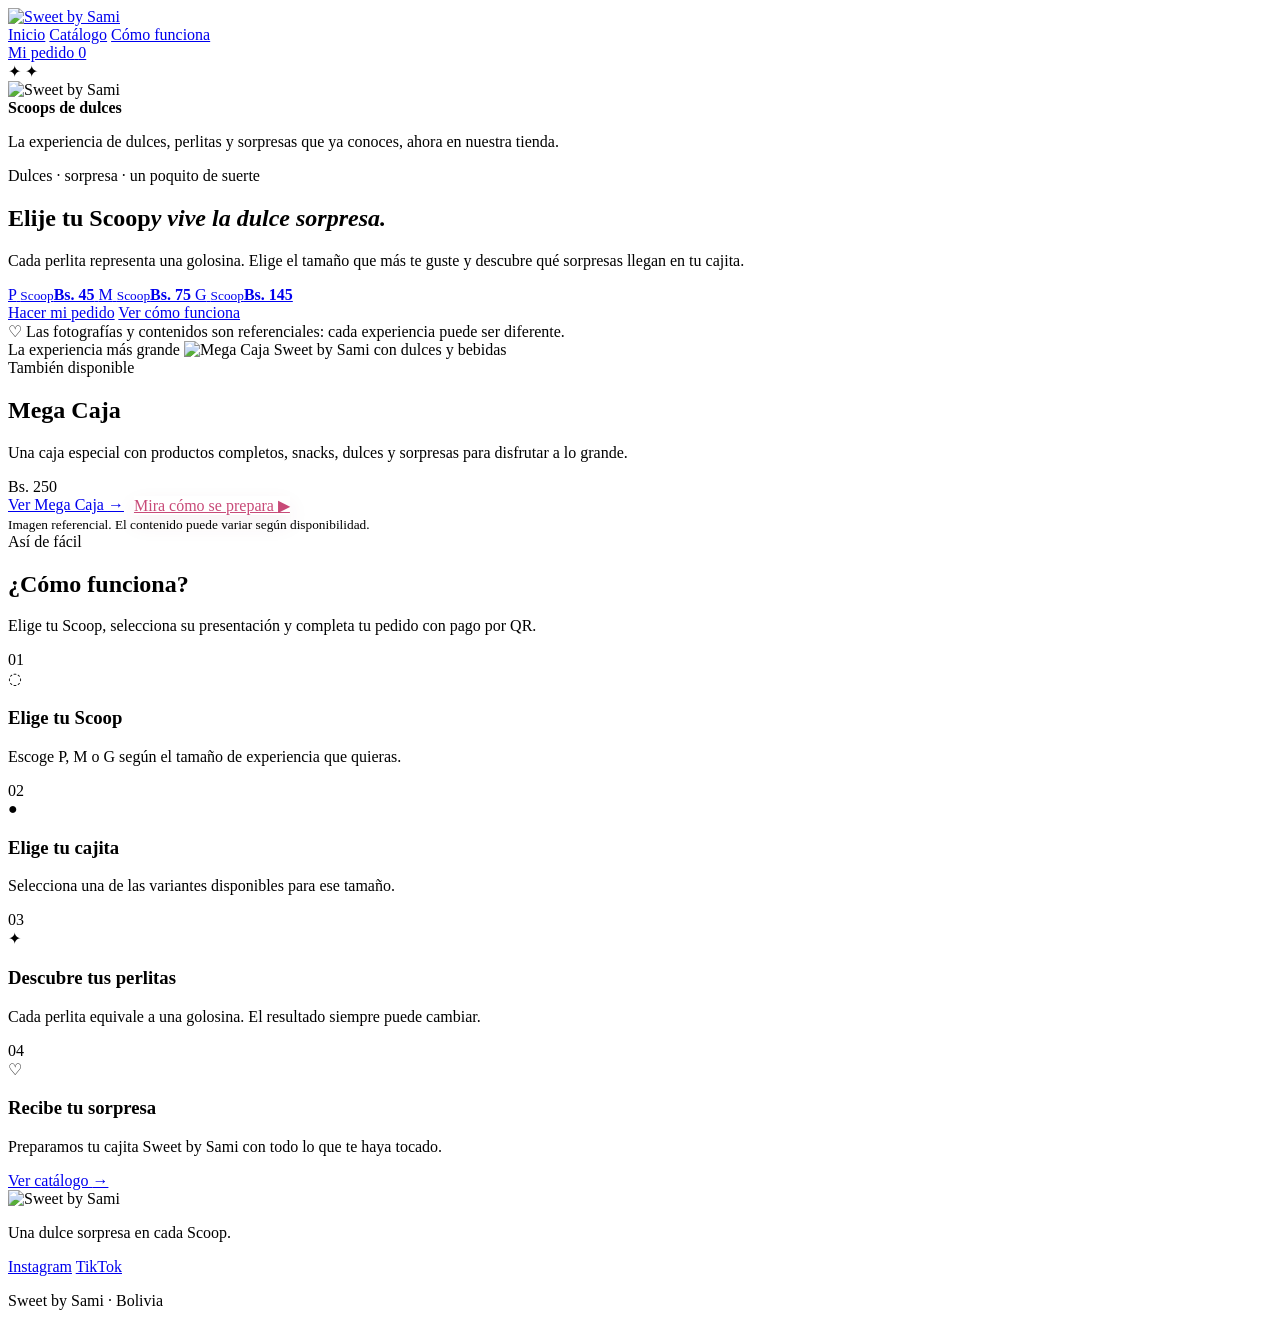
==== index.html @ ff883b2e "Add files via upload" ====
<!DOCTYPE html>
<html lang="es">
<head>
  <meta charset="UTF-8" />
  <meta name="viewport" content="width=device-width, initial-scale=1.0" />
  <meta name="theme-color" content="#f7dce6" />
  <title>Sweet by Sami</title>
  <link rel="preconnect" href="https://fonts.googleapis.com">
  <link rel="preconnect" href="https://fonts.gstatic.com" crossorigin>
  <link href="https://fonts.googleapis.com/css2?family=DM+Sans:wght@400;500;600;700&family=Playfair+Display:wght@500;600&display=swap" rel="stylesheet">
  <link rel="stylesheet" href="css/styles.css" />
  <link rel="stylesheet" href="css/metallic-theme.css" />
  <link rel="stylesheet" href="css/v9-pages.css" />
  <link rel="stylesheet" href="css/v10-home.css" />
  <link rel="stylesheet" href="css/v26-final.css" />

  <style id="sweet-v30-responsive-inline">
  /* Sweet by Sami V30 · responsive embebido para Netlify */
/* =========================================================
   SWEET BY SAMI · V29 RESPONSIVE FINAL
   Override final cargado después de los estilos anteriores.
   Objetivo: cero desbordamiento horizontal en móvil/tablet,
   manteniendo la composición de escritorio.
   ========================================================= */

html,
body{
  width:100%;
  max-width:100%;
  overflow-x:clip;
}

img,
svg,
video,
canvas,
iframe{
  max-width:100%;
}

main,
section,
article,
header,
footer,
nav,
form,
fieldset,
div{
  min-width:0;
}

button,
input,
textarea,
select,
a{
  min-width:0;
}

/* Mega Caja: dos acciones en paralelo en escritorio. */
.home-mega-actions{
  display:flex;
  align-items:center;
  gap:10px;
  flex-wrap:wrap;
}
.home-mega-actions .button{
  margin:0;
}
.home-mega-video-btn{
  color:#c84a78!important;
  border-color:rgba(213,79,127,.22)!important;
  background:#fff!important;
  box-shadow:0 9px 22px rgba(128,54,78,.07)!important;
  white-space:nowrap;
}
.home-mega-video-btn:hover{
  border-color:rgba(213,79,127,.42)!important;
  background:#fff7fa!important;
}

/* Evita que textos largos rompan grids/flex. */
.category-public-head p,
.product-card p,
.hero-lead,
.hero-brand-note,
.checkout-card,
.order-card,
.panel-card,
.delivery-address-box,
.map-place-card,
.national-recipient-admin{
  overflow-wrap:anywhere;
  word-break:normal;
}

/* Tablet general */
@media (max-width: 1024px){
  .section-shell{
    width:min(100% - 32px,1160px)!important;
  }

  .site-header{
    width:calc(100% - 24px)!important;
    grid-template-columns:minmax(0,1fr) auto!important;
  }

  .desktop-nav{display:none!important}

  .home-mega-card{
    grid-template-columns:minmax(0,1fr)!important;
  }
  .home-mega-copy{
    text-align:center;
  }
  .home-mega-actions{
    justify-content:center;
  }

  .catalog-page-hero-inner-v9{
    width:100%!important;
    grid-template-columns:minmax(0,1fr)!important;
  }

  .category-public-head{
    grid-template-columns:minmax(0,1fr)!important;
  }
  .category-public-head p{
    max-width:760px;
  }

  .product-grid{
    grid-template-columns:minmax(0,1fr)!important;
    width:100%;
    max-width:720px!important;
    margin-inline:auto;
  }

  .product-card,
  .mega-card{
    width:100%;
    max-width:100%;
  }

  .admin-main{
    width:100%;
    max-width:none;
  }
}

/* Celular / tablet vertical */
@media (max-width: 760px){
  body{
    overflow-x:hidden;
  }

  .section-shell{
    width:calc(100% - 24px)!important;
    max-width:none!important;
  }

  .candy-rail{
    width:24px!important;
    opacity:.2!important;
  }

  /* Header público */
  .site-header{
    width:calc(100% - 16px)!important;
    height:auto!important;
    min-height:64px;
    top:8px!important;
    margin-top:8px!important;
    padding:7px 8px 7px 10px!important;
    border-radius:19px!important;
    grid-template-columns:minmax(0,1fr) auto!important;
    gap:8px;
  }
  .site-header .brand{
    width:68px!important;
    height:48px!important;
  }
  .site-header .brand img{
    width:100%!important;
    height:100%!important;
    object-fit:contain!important;
  }
  .site-header .header-actions{
    gap:6px!important;
    max-width:100%;
  }
  .site-header .cart-button{
    padding:7px!important;
    gap:0!important;
  }
  .site-header .cart-button>span:first-child{
    display:none!important;
  }
  .site-header .cart-count{
    width:32px!important;
    height:32px!important;
    flex:0 0 32px;
  }
  .site-header .status-button{
    min-height:40px;
    max-width:105px;
    padding:8px 10px!important;
    font-size:9px!important;
    line-height:1.15;
    white-space:normal;
  }

  /* HOME */
  .home-v10 .hero-v10{
    width:calc(100% - 20px)!important;
    padding-top:22px!important;
    padding-bottom:52px!important;
  }
  .home-v10 .hero-showcase{
    width:100%!important;
    grid-template-columns:minmax(0,1fr)!important;
    padding:20px 14px 68px!important;
    border-radius:28px!important;
    overflow:hidden;
  }
  .home-v10 .hero-logo-stage{
    width:min(100%,320px)!important;
  }
  .home-v10 .hero-order-side{
    width:100%;
    padding:10px 0!important;
  }
  .home-v10 .hero-order-side h1{
    width:100%;
    max-width:none!important;
    font-size:clamp(38px,12vw,54px)!important;
  }
  .home-v10 .hero-order-side h1 span{
    white-space:normal!important;
  }
  .home-v10 .hero-lead,
  .home-v10 .hero-brand-note{
    width:100%;
    max-width:none;
  }
  .home-v10 .hero-spoon-options{
    width:100%;
    grid-template-columns:minmax(0,1fr)!important;
  }
  .home-v10 .hero-spoon-choice{
    width:100%;
    max-width:100%;
  }
  .home-v10 .hero-actions-v5{
    width:100%;
    grid-template-columns:minmax(0,1fr)!important;
  }

  .home-mega-section{
    width:calc(100% - 24px)!important;
  }
  .home-mega-card{
    width:100%;
    grid-template-columns:minmax(0,1fr)!important;
    padding:11px!important;
    border-radius:25px!important;
    gap:10px!important;
  }
  .home-mega-media{
    width:100%;
    min-height:0!important;
    aspect-ratio:1.25;
    border-radius:19px!important;
  }
  .home-mega-media img{
    width:100%!important;
    height:100%!important;
    object-fit:contain!important;
  }
  .home-mega-copy{
    width:100%;
    padding:14px 10px 20px!important;
  }
  .home-mega-copy h2{
    font-size:40px!important;
  }
  .home-mega-actions{
    display:grid;
    grid-template-columns:minmax(0,1fr);
    width:100%;
    gap:8px;
  }
  .home-mega-actions .button{
    width:100%!important;
    white-space:normal;
    text-align:center;
  }

  .steps-grid{
    grid-template-columns:minmax(0,1fr)!important;
  }
  .step-card{
    width:100%;
  }

  /* CATÁLOGO: fix principal del desbordamiento mostrado en móvil */
  .catalog-page-hero-v9{
    width:100%;
    padding:20px 10px 14px!important;
  }
  .catalog-page-hero-inner-v9{
    width:100%!important;
    max-width:100%!important;
    grid-template-columns:minmax(0,1fr)!important;
    padding:24px 16px!important;
    border-radius:24px!important;
    overflow:hidden;
  }
  .catalog-page-hero-inner-v9>div{
    width:100%;
  }
  .catalog-page-hero-inner-v9 h1{
    font-size:clamp(38px,12vw,50px)!important;
    overflow-wrap:anywhere;
  }
  .catalog-page-hero-inner-v9 p{
    width:100%;
    max-width:none!important;
    font-size:13px;
  }
  .catalog-page-hero-inner-v9 img{
    width:min(190px,64%)!important;
  }

  .catalog-page-section-v9{
    width:100%;
    padding:54px 0 70px!important;
    overflow:hidden;
  }
  .catalog-page-section-v9>.section-shell{
    width:calc(100% - 20px)!important;
    max-width:none!important;
  }
  .catalog-page-tools-v9{
    width:100%;
    display:flex!important;
    flex-direction:column!important;
    align-items:flex-start!important;
    gap:14px!important;
    padding-bottom:24px!important;
  }
  .catalog-page-tools-v9>span{
    width:100%;
    font-size:11px;
    line-height:1.45;
    white-space:normal;
  }
  .catalog-back-link-v9{
    max-width:100%;
    white-space:normal;
  }
  .catalog-sections,
  .catalog-category{
    width:100%;
    max-width:100%;
    min-width:0!important;
  }
  .catalog-sections{
    display:grid!important;
    grid-template-columns:minmax(0,1fr)!important;
    gap:48px!important;
  }
  .category-public-head{
    display:block!important;
    width:100%!important;
    max-width:100%!important;
    grid-template-columns:none!important;
    gap:0!important;
    margin-bottom:18px!important;
    padding-bottom:16px!important;
  }
  .category-public-head>div,
  .category-public-head>p{
    display:block!important;
    width:100%!important;
    max-width:100%!important;
    min-width:0!important;
  }
  .category-public-head h3{
    font-size:clamp(34px,11vw,46px)!important;
    line-height:1.05;
  }
  .category-public-head p{
    margin-top:9px!important;
    font-size:12px!important;
    line-height:1.6!important;
  }

  .product-grid{
    display:grid!important;
    grid-template-columns:minmax(0,1fr)!important;
    width:100%!important;
    max-width:none!important;
    margin:0!important;
    gap:16px!important;
  }
  .product-card,
  .spoon-card-v8,
  .mega-card{
    display:block!important;
    width:100%!important;
    max-width:100%!important;
    min-width:0!important;
    grid-column:auto!important;
    border-radius:24px!important;
    overflow:hidden!important;
  }
  .product-image,
  .spoon-card-v8 .product-image,
  .mega-card .product-image{
    width:100%!important;
    min-width:0!important;
    min-height:0!important;
    aspect-ratio:1.18!important;
    padding:8px!important;
    border-right:0!important;
    border-bottom:1px solid rgba(218,88,137,.1)!important;
  }
  .product-image img,
  .spoon-card-v8 .product-image img,
  .mega-card .product-image img{
    width:100%!important;
    height:100%!important;
    object-fit:cover!important;
  }
  .mega-card .product-image img{
    object-fit:contain!important;
  }
  .product-card-body,
  .spoon-card-v8 .product-card-body,
  .mega-card .product-card-body{
    width:100%!important;
    padding:18px 16px 19px!important;
  }
  .product-topline,
  .mega-card .product-topline{
    width:100%;
    min-width:0;
    flex-wrap:wrap;
    gap:8px!important;
  }
  .product-topline h3,
  .mega-card .product-topline h3{
    max-width:100%;
    font-size:26px!important;
  }
  .product-price{
    max-width:100%;
  }

  /* Producto, carrito y estado */
  .modal-backdrop,
  .checkout-backdrop,
  .status-backdrop{
    padding:0!important;
    align-items:flex-end!important;
  }
  .product-modal,
  .status-modal,
  .checkout-modal{
    width:100%!important;
    max-width:100%!important;
    min-width:0!important;
  }
  .product-modal{
    display:grid!important;
    grid-template-columns:minmax(0,1fr)!important;
    border-radius:24px 24px 0 0!important;
    max-height:96dvh!important;
    overflow:auto!important;
  }
  .modal-media{
    width:100%;
    min-height:0!important;
    padding:12px!important;
  }
  .product-photo-shell{
    width:100%;
    min-height:245px!important;
  }
  .modal-content{
    width:100%;
    padding:24px 16px 22px!important;
  }
  .modal-content h2{
    font-size:38px!important;
  }
  .variant-heading{
    flex-direction:column!important;
    align-items:flex-start!important;
    gap:4px;
  }
  .variant-pills{
    width:100%;
  }
  .variant-pill{
    max-width:100%;
    white-space:normal;
  }

  .cart-drawer{
    width:100%!important;
    max-width:100%!important;
    padding:18px 14px!important;
  }
  .cart-item{
    grid-template-columns:48px minmax(0,1fr) auto!important;
  }
  .cart-info{
    min-width:0;
  }
  .cart-info strong,
  .cart-info span{
    overflow-wrap:anywhere;
  }

  .checkout-modal{
    border-radius:24px 24px 0 0!important;
    padding:16px 10px!important;
    max-height:97dvh!important;
    overflow:auto!important;
  }
  .checkout-head{
    padding:14px 42px 16px 4px!important;
  }
  .checkout-head h2{
    font-size:34px!important;
  }
  .checkout-card{
    width:100%;
    min-width:0!important;
    padding:14px!important;
    border-radius:18px!important;
  }
  .form-grid,
  .form-grid.two,
  .fulfillment-options,
  .fulfillment-options-four,
  .preparation-options,
  .payment-method-options,
  .payment-layout{
    grid-template-columns:minmax(0,1fr)!important;
    width:100%;
  }
  .checkout-card input,
  .checkout-card textarea,
  .checkout-card select,
  .phone-prefix-field{
    max-width:100%;
  }
  .phone-prefix-field{
    grid-template-columns:auto minmax(0,1fr)!important;
  }
  .map-place-card{
    align-items:flex-start!important;
    width:100%;
  }
  .map-place-card>div{
    min-width:0!important;
  }
  .pickup-whatsapp-actions{
    display:grid!important;
    grid-template-columns:minmax(0,1fr)!important;
  }
  .pickup-whatsapp-actions a,
  .cash-whatsapp-action{
    width:100%;
    max-width:100%;
    text-align:center;
    white-space:normal;
  }
  .payment-layout{
    gap:14px!important;
  }
  .qr-shell-wrap,
  .payment-info{
    width:100%;
  }
  .qr-shell{
    width:min(100%,280px)!important;
    margin-inline:auto;
  }
  .receipt-preview{
    grid-template-columns:64px minmax(0,1fr)!important;
  }
  .receipt-preview img{
    width:64px!important;
    height:64px!important;
  }
  .checkout-item,
  .checkout-total-row,
  .pay-total{
    min-width:0;
  }

  .status-modal{
    border-radius:24px 24px 0 0!important;
    padding:26px 16px!important;
  }

  /* Footer */
  .site-footer{
    width:calc(100% - 24px)!important;
    max-width:none!important;
    display:flex!important;
    flex-direction:column!important;
    align-items:center!important;
    text-align:center!important;
    gap:18px!important;
  }
  .footer-brand-block{
    width:100%;
    min-width:0!important;
    justify-content:center!important;
    flex-direction:column!important;
  }
  .footer-socials{
    width:100%;
    margin-left:0!important;
    display:grid!important;
    grid-template-columns:minmax(0,1fr) minmax(0,1fr)!important;
  }
  .footer-socials a{
    width:100%;
    min-width:0;
    padding-inline:10px!important;
  }
  .footer-note{
    width:100%;
    text-align:center!important;
  }

  /* ADMIN */
  .admin-sidebar{
    position:static!important;
    width:100%!important;
    height:auto!important;
    padding:12px!important;
    overflow:hidden;
  }
  .admin-brand{
    padding-bottom:12px!important;
  }
  .admin-brand img{
    width:66px!important;
    height:54px!important;
  }
  .admin-sidebar nav{
    display:grid!important;
    grid-template-columns:minmax(0,1fr) minmax(0,1fr)!important;
    gap:7px!important;
    width:100%;
    margin-top:12px!important;
  }
  .admin-sidebar nav button,
  .admin-sidebar nav a{
    width:100%!important;
    min-width:0!important;
    padding:10px 9px!important;
    font-size:11px!important;
    white-space:normal;
    overflow-wrap:anywhere;
  }
  .admin-main{
    width:100%!important;
    max-width:none!important;
    margin-left:0!important;
    padding:14px!important;
  }
  .admin-topbar{
    width:100%;
    flex-direction:column!important;
    gap:14px!important;
  }
  .admin-topbar h1{
    font-size:36px!important;
    overflow-wrap:anywhere;
  }
  .top-actions{
    width:100%;
    display:grid!important;
    grid-template-columns:minmax(0,1fr)!important;
  }
  .top-actions>*{
    width:100%!important;
    max-width:none!important;
    min-width:0!important;
    white-space:normal!important;
    text-align:center;
  }
  .metrics-grid{
    grid-template-columns:minmax(0,1fr)!important;
  }
  .dashboard-grid,
  .settings-grid{
    grid-template-columns:minmax(0,1fr)!important;
  }
  .panel-card,
  .metric-card,
  .order-card,
  .category-editor,
  .product-editor{
    width:100%;
    min-width:0!important;
  }
  .panel-head,
  .order-head,
  .catalog-admin-intro,
  .category-products-head,
  .variants-header,
  .editor-footer{
    flex-direction:column!important;
    align-items:stretch!important;
  }
  .toolbar-card,
  .orders-toolbar{
    display:grid!important;
    grid-template-columns:minmax(0,1fr)!important;
    width:100%;
  }
  .toolbar-card select,
  .toolbar-card .search-wrap,
  .orders-toolbar select,
  .orders-toolbar .search-wrap{
    width:100%!important;
    min-width:0!important;
    max-width:none!important;
  }
  .order-grid{
    grid-template-columns:minmax(0,1fr)!important;
  }
  .order-code{
    min-width:0;
    flex-wrap:wrap;
  }
  .order-code strong{
    overflow-wrap:anywhere;
  }
  .ranking-row{
    grid-template-columns:32px minmax(0,1fr)!important;
  }
  .ranking-total,
  .ranking-row .wa-btn{
    grid-column:2;
    justify-self:start;
  }
  .customer-panel-actions,
  .customer-report-controls{
    width:100%!important;
    display:grid!important;
    grid-template-columns:minmax(0,1fr)!important;
  }
  .customer-report-controls>*{
    width:100%!important;
  }
  .customer-table-wrap{
    width:100%;
    max-width:100%;
    overflow-x:auto!important;
    -webkit-overflow-scrolling:touch;
  }
  .customer-table{
    min-width:700px!important;
  }
  .category-editor-head{
    grid-template-columns:34px minmax(0,1fr)!important;
    padding:14px!important;
  }
  .category-editor-head>.switch-row,
  .category-actions{
    grid-column:2!important;
  }
  .category-actions{
    flex-wrap:wrap!important;
  }
  .category-products{
    padding:0 12px 14px!important;
  }
  .product-editor-head{
    grid-template-columns:46px minmax(0,1fr) 34px!important;
  }
  .product-form-grid,
  .variant-fields,
  .settings-inline-grid{
    grid-template-columns:minmax(0,1fr)!important;
  }
  .product-photo-row{
    grid-template-columns:70px minmax(0,1fr)!important;
  }
  .product-photo-preview{
    width:70px!important;
    height:70px!important;
  }
  .variant-row{
    grid-template-columns:30px 54px minmax(0,1fr) 34px!important;
  }
  .variant-fields{
    grid-column:3/-1!important;
  }

  .login-card{
    width:100%!important;
    max-width:430px!important;
    padding:22px 16px!important;
  }
  .login-card h1{
    font-size:34px!important;
  }
}

/* Teléfonos muy angostos: 320–390 px */
@media (max-width: 390px){
  .section-shell,
  .catalog-page-section-v9>.section-shell,
  .home-mega-section{
    width:calc(100% - 16px)!important;
  }

  .site-header{
    width:calc(100% - 10px)!important;
    padding-inline:7px!important;
  }
  .site-header .brand{
    width:60px!important;
  }
  .site-header .status-button{
    max-width:92px;
    font-size:8px!important;
    padding-inline:8px!important;
  }
  .site-header .cart-count{
    width:30px!important;
    height:30px!important;
    flex-basis:30px;
  }

  .home-v10 .hero-v10{
    width:calc(100% - 12px)!important;
  }
  .home-v10 .hero-showcase{
    padding-inline:10px!important;
  }
  .home-v10 .hero-order-side h1{
    font-size:38px!important;
  }
  .hero-referential-note{
    font-size:9px!important;
  }

  .catalog-page-hero-v9{
    padding-inline:6px!important;
  }
  .catalog-page-hero-inner-v9{
    padding:20px 12px!important;
  }
  .catalog-page-hero-inner-v9 h1{
    font-size:38px!important;
  }
  .category-public-head h3{
    font-size:36px!important;
  }
  .product-card-body,
  .spoon-card-v8 .product-card-body,
  .mega-card .product-card-body{
    padding-inline:13px!important;
  }
  .product-topline h3,
  .mega-card .product-topline h3{
    font-size:24px!important;
  }

  .footer-socials{
    grid-template-columns:minmax(0,1fr)!important;
  }

  .admin-main{
    padding:10px!important;
  }
  .admin-sidebar nav{
    grid-template-columns:minmax(0,1fr)!important;
  }
  .admin-topbar h1{
    font-size:32px!important;
  }
  .order-card,
  .panel-card,
  .metric-card{
    padding:13px!important;
  }
}

  </style>
</head>
<body class="home-v10">
  <div class="candy-rail candy-rail-left" aria-hidden="true"></div>
  <div class="candy-rail candy-rail-right" aria-hidden="true"></div>

  <header class="site-header v10-header">
    <a class="brand" href="index.html" aria-label="Sweet by Sami, inicio">
      <img src="assets/logo.png" alt="Sweet by Sami" />
    </a>
    <nav class="desktop-nav" aria-label="Navegación principal">
      <a href="index.html" class="active-link">Inicio</a>
      <a href="catalogo.html">Catálogo</a>
      <a href="#como-funciona">Cómo funciona</a>
    </nav>
    <div class="header-actions">
      <a class="cart-button v10-cart-link" href="catalogo.html" aria-label="Ir a mi pedido en el catálogo">
        <span>Mi pedido</span>
        <span class="cart-count">0</span>
      </a>
    </div>
  </header>

  <main>
    <section class="hero-v5 section-shell hero-v10" id="inicio">
      <div class="hero-showcase">
        <span class="hero-pearl hero-pearl-1" aria-hidden="true"></span>
        <span class="hero-pearl hero-pearl-2" aria-hidden="true"></span>
        <span class="hero-pearl hero-pearl-3" aria-hidden="true"></span>
        <span class="hero-pearl hero-pearl-4" aria-hidden="true"></span>
        <span class="hero-spark hero-spark-1" aria-hidden="true">✦</span>
        <span class="hero-spark hero-spark-2" aria-hidden="true">✦</span>

        <div class="hero-brand-side">
          <div class="hero-logo-stage">
            <div class="hero-logo-ring" aria-hidden="true"></div>
            <img src="assets/logo.png" alt="Sweet by Sami" class="hero-logo-main" />
          </div>
          <div class="hero-recognition-line">
            <span></span>
            <strong>Scoops de dulces</strong>
            <span></span>
          </div>
          <p class="hero-brand-note">La experiencia de dulces, perlitas y sorpresas que ya conoces, ahora en nuestra tienda.</p>
        </div>

        <div class="hero-order-side">
          <span class="eyebrow hero-eyebrow">Dulces · sorpresa · un poquito de suerte</span>
          <h1><span>Elije tu Scoop</span><em>y vive la dulce sorpresa.</em></h1>
          <p class="hero-lead">Cada perlita representa una golosina. Elige el tamaño que más te guste y descubre qué sorpresas llegan en tu cajita.</p>

          <div class="hero-spoon-options" aria-label="Tamaños de Scoop">
            <a class="hero-spoon-choice" href="catalogo.html?producto=p#catalogo" aria-label="Ver Scoop P, 45 bolivianos">
              <span class="hero-spoon-letter">P</span>
              <span class="hero-spoon-meta"><small>Scoop</small><strong>Bs. 45</strong></span>
            </a>
            <a class="hero-spoon-choice" href="catalogo.html?producto=m#catalogo" aria-label="Ver Scoop M, 75 bolivianos">
              <span class="hero-spoon-letter">M</span>
              <span class="hero-spoon-meta"><small>Scoop</small><strong>Bs. 75</strong></span>
            </a>
            <a class="hero-spoon-choice" href="catalogo.html?producto=g#catalogo" aria-label="Ver Scoop G, 145 bolivianos">
              <span class="hero-spoon-letter">G</span>
              <span class="hero-spoon-meta"><small>Scoop</small><strong>Bs. 145</strong></span>
            </a>
          </div>

          <div class="hero-actions-v5">
            <a href="catalogo.html" class="button button-primary v10-solid-primary">Hacer mi pedido</a>
            <a href="#como-funciona" class="button button-ghost">Ver cómo funciona</a>
          </div>
          <div class="hero-referential-note"><span>♡</span> Las fotografías y contenidos son referenciales: cada experiencia puede ser diferente.</div>
        </div>
      </div>
    </section>


    <section class="home-mega-section section-shell" id="mega-caja">
      <div class="home-mega-card">
        <div class="home-mega-media">
          <span class="home-mega-kicker">La experiencia más grande</span>
          <img src="assets/mega-caja.png" alt="Mega Caja Sweet by Sami con dulces y bebidas" />
        </div>
        <div class="home-mega-copy">
          <span class="eyebrow">También disponible</span>
          <h2>Mega Caja</h2>
          <p>Una caja especial con productos completos, snacks, dulces y sorpresas para disfrutar a lo grande.</p>
          <div class="home-mega-price">Bs. 250</div>
          <div class="home-mega-actions">
            <a href="catalogo.html?producto=mega-box#catalogo" class="button button-primary v10-solid-primary">Ver Mega Caja <span>→</span></a>
            <a href="https://www.tiktok.com/@sweet_by.sami/video/7672940898900102418?is_from_webapp=1&amp;sender_device=pc&amp;web_id=7633673322001221141" class="button button-ghost home-mega-video-btn" target="_blank" rel="noopener noreferrer">Mira cómo se prepara <span>▶</span></a>
          </div>
          <small>Imagen referencial. El contenido puede variar según disponibilidad.</small>
        </div>
      </div>
    </section>

    <section class="how-section section-shell how-section-v10" id="como-funciona">
      <div class="section-heading compact">
        <span class="eyebrow">Así de fácil</span>
        <h2>¿Cómo funciona?</h2>
        <p class="how-intro-v8">Elige tu Scoop, selecciona su presentación y completa tu pedido con pago por QR.</p>
      </div>
      <div class="steps-grid">
        <article class="step-card"><span class="step-number">01</span><div class="step-icon">◌</div><h3>Elige tu Scoop</h3><p>Escoge P, M o G según el tamaño de experiencia que quieras.</p></article>
        <article class="step-card"><span class="step-number">02</span><div class="step-icon">●</div><h3>Elige tu cajita</h3><p>Selecciona una de las variantes disponibles para ese tamaño.</p></article>
        <article class="step-card"><span class="step-number">03</span><div class="step-icon">✦</div><h3>Descubre tus perlitas</h3><p>Cada perlita equivale a una golosina. El resultado siempre puede cambiar.</p></article>
        <article class="step-card"><span class="step-number">04</span><div class="step-icon">♡</div><h3>Recibe tu sorpresa</h3><p>Preparamos tu cajita Sweet by Sami con todo lo que te haya tocado.</p></article>
      </div>
      <div class="home-catalog-action-v9">
        <a href="catalogo.html" class="button button-primary v10-solid-primary home-catalog-button-v9">Ver catálogo <span>→</span></a>
      </div>
    </section>
  </main>

  <footer class="site-footer">
    <div class="footer-brand-block"><img src="assets/logo.png" alt="Sweet by Sami" /><p>Una dulce sorpresa en cada Scoop.</p></div>
    <div class="footer-socials" aria-label="Redes sociales de Sweet by Sami">
      <a href="https://www.instagram.com/sweet_by_sami/" target="_blank" rel="noopener noreferrer">Instagram</a>
      <a href="https://www.tiktok.com/@sweet_by.sami?is_from_webapp=1&amp;sender_device=pc" target="_blank" rel="noopener noreferrer">TikTok</a>
    </div>
    <p class="footer-note">Sweet by Sami · Bolivia</p>
  </footer>
</body>
</html>
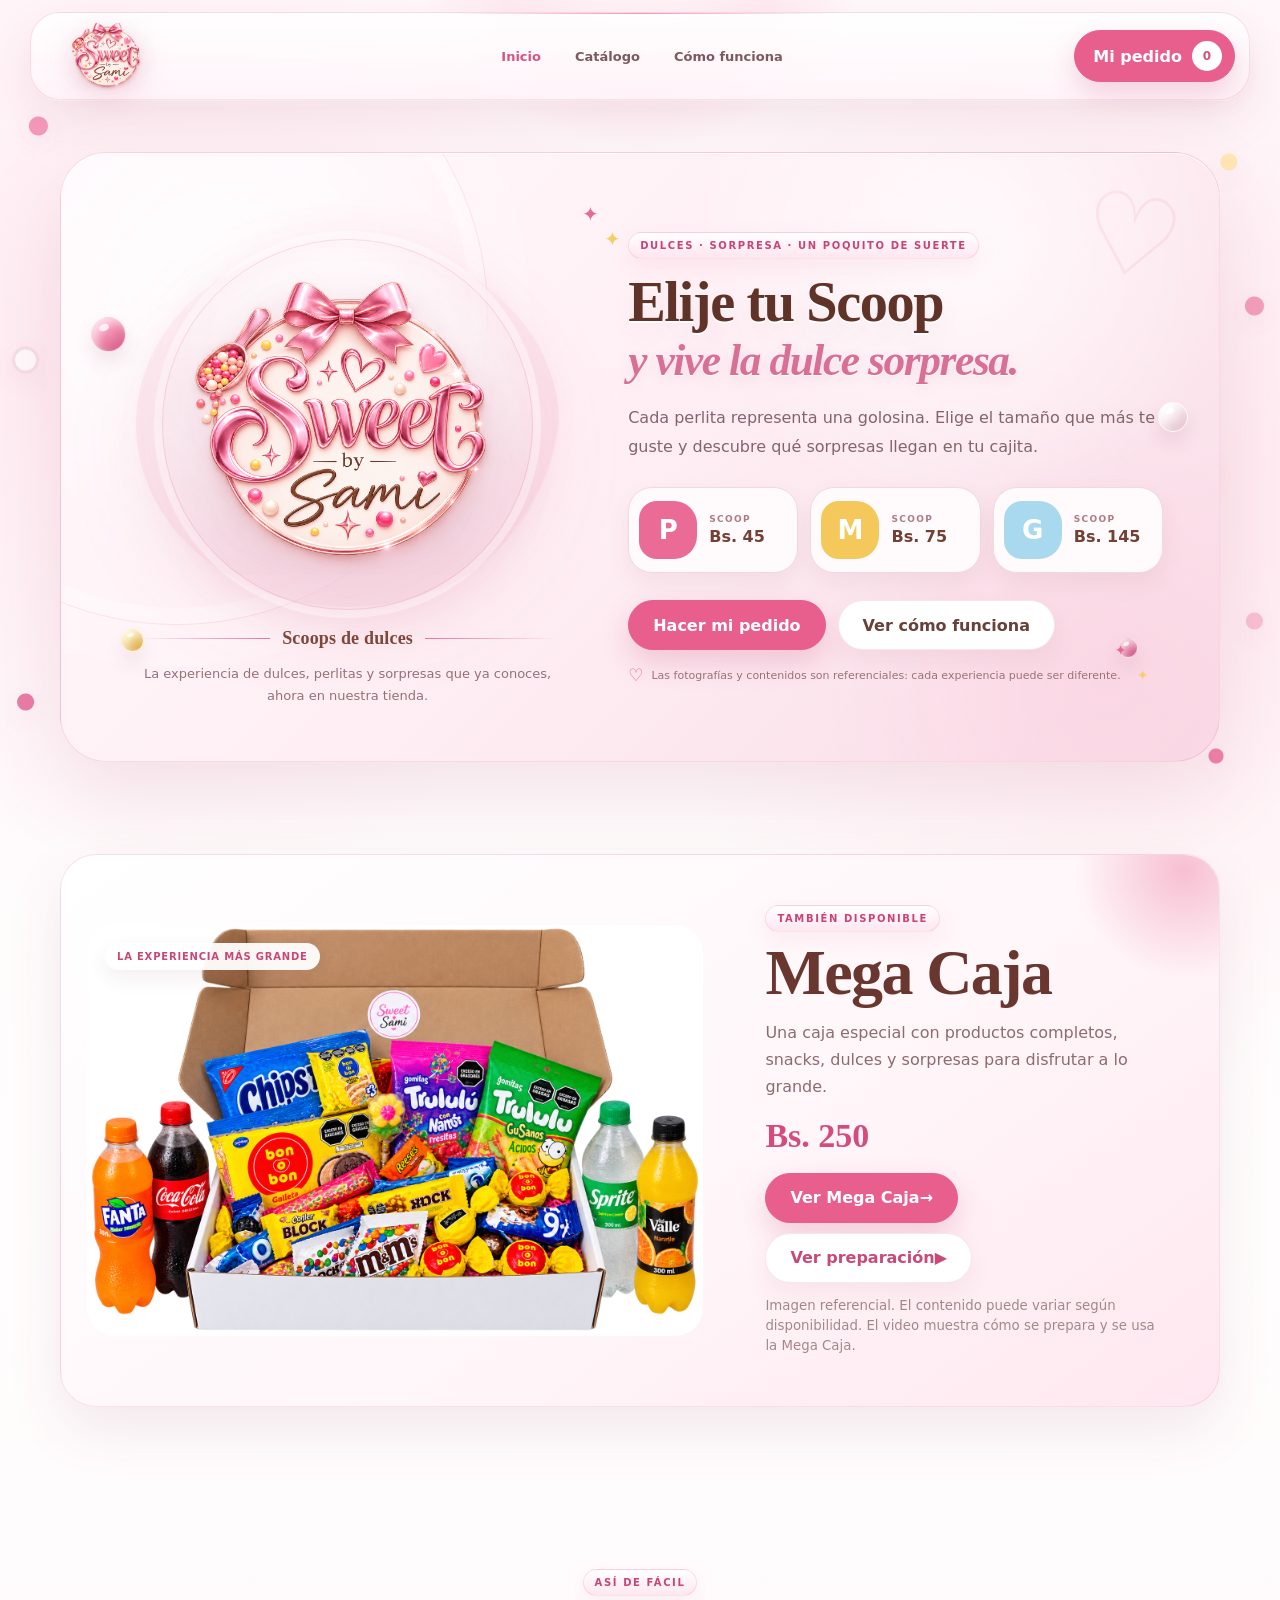
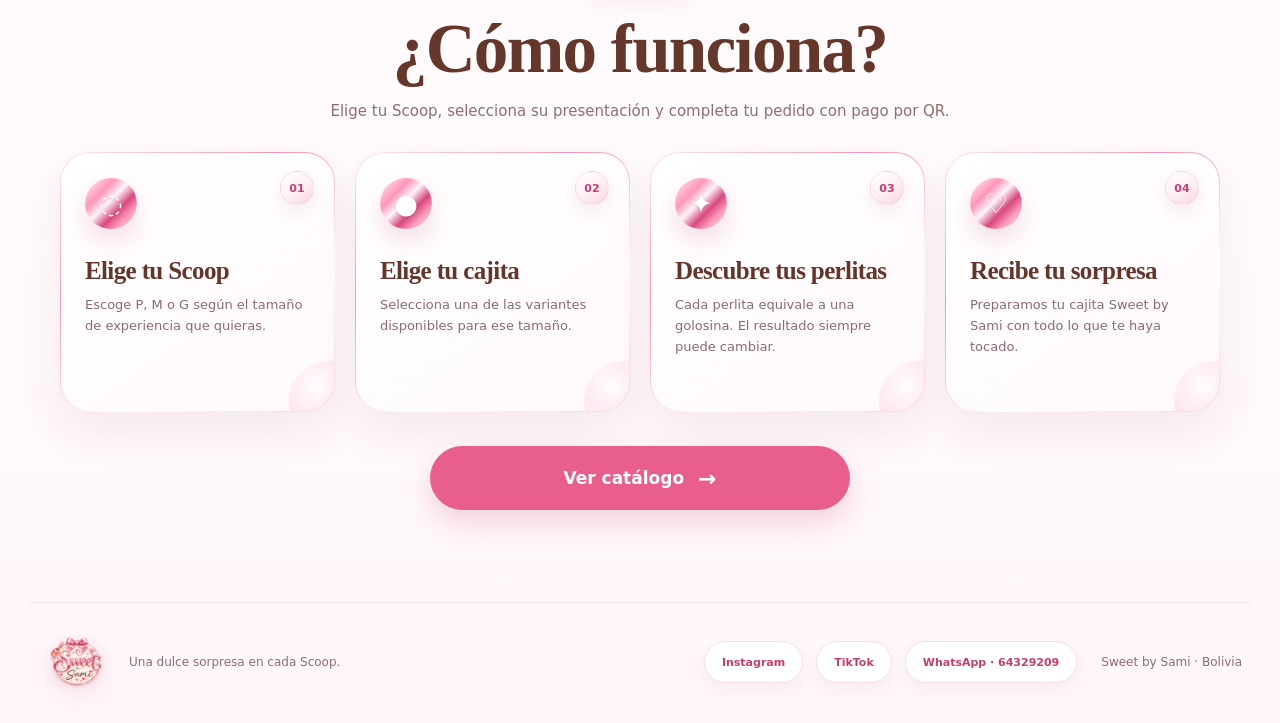
==== commit 42142453: "Add files via upload" ====
--- a/index.html
+++ b/index.html
@@ -901,6 +901,28 @@
 }
 
   </style>
+
+  <style id="sweet-v37-public-ui">
+    .mobile-menu-toggle{display:none;border:0;background:transparent;width:46px;height:46px;border-radius:16px;align-items:center;justify-content:center;flex-direction:column;gap:5px;cursor:pointer}
+    .mobile-menu-toggle span{display:block;width:21px;height:2px;border-radius:99px;background:#7c3f3a;transition:.2s ease}
+    .mobile-menu-toggle[aria-expanded="true"] span:nth-child(1){transform:translateY(7px) rotate(45deg)}
+    .mobile-menu-toggle[aria-expanded="true"] span:nth-child(2){opacity:0}
+    .mobile-menu-toggle[aria-expanded="true"] span:nth-child(3){transform:translateY(-7px) rotate(-45deg)}
+    .floating-cart-button{position:fixed;right:18px;bottom:20px;z-index:1500;display:none;align-items:center;gap:8px;padding:12px 16px;border:1px solid rgba(255,255,255,.72);border-radius:999px;background:linear-gradient(135deg,#f879a8,#d94f82);color:#fff;text-decoration:none;font:800 13px/1 "DM Sans",sans-serif;box-shadow:0 16px 35px rgba(189,68,112,.28)}
+    .floating-cart-icon{font-size:18px}
+    .footer-socials{flex-wrap:wrap}
+    @media (max-width:760px){
+      .site-header{position:sticky!important;top:8px!important;z-index:1600!important}
+      .mobile-menu-toggle{display:flex}
+      .site-header .public-nav{display:none!important;position:absolute;left:12px;right:12px;top:calc(100% + 8px);padding:12px;background:rgba(255,250,251,.98);border:1px solid rgba(211,113,145,.2);border-radius:20px;box-shadow:0 18px 40px rgba(108,63,64,.15);flex-direction:column!important;align-items:stretch!important;gap:4px!important}
+      .site-header .public-nav.mobile-open{display:flex!important}
+      .site-header .public-nav a{padding:12px 14px;border-radius:14px;text-align:left}
+      .site-header .header-actions .cart-button{display:none!important}
+      .floating-cart-button{display:flex}
+      .footer-socials a{min-height:42px;display:inline-flex;align-items:center;justify-content:center}
+    }
+  </style>
+
 </head>
 <body class="home-v10">
   <div class="candy-rail candy-rail-left" aria-hidden="true"></div>
@@ -910,7 +932,10 @@
     <a class="brand" href="index.html" aria-label="Sweet by Sami, inicio">
       <img src="assets/logo.png" alt="Sweet by Sami" />
     </a>
-    <nav class="desktop-nav" aria-label="Navegación principal">
+    <button class="mobile-menu-toggle" type="button" aria-label="Abrir menú" aria-expanded="false">
+      <span></span><span></span><span></span>
+    </button>
+    <nav class="desktop-nav public-nav" aria-label="Navegación principal">
       <a href="index.html" class="active-link">Inicio</a>
       <a href="catalogo.html">Catálogo</a>
       <a href="#como-funciona">Cómo funciona</a>
@@ -922,6 +947,10 @@
       </a>
     </div>
   </header>
+
+  <a class="floating-cart-button floating-cart-link" href="catalogo.html" aria-label="Ir a mi pedido">
+    <span class="floating-cart-icon">🛍️</span><span>Mi pedido</span>
+  </a>
 
   <main>
     <section class="hero-v5 section-shell hero-v10" id="inicio">
@@ -989,9 +1018,9 @@
           <div class="home-mega-price">Bs. 250</div>
           <div class="home-mega-actions">
             <a href="catalogo.html?producto=mega-box#catalogo" class="button button-primary v10-solid-primary">Ver Mega Caja <span>→</span></a>
-            <a href="https://www.tiktok.com/@sweet_by.sami/video/7672940898900102418?is_from_webapp=1&amp;sender_device=pc&amp;web_id=7633673322001221141" class="button button-ghost home-mega-video-btn" target="_blank" rel="noopener noreferrer">Mira cómo se prepara <span>▶</span></a>
+            <a href="https://vt.tiktok.com/ZSVHbPvcb/" class="button button-ghost home-mega-video-btn" target="_blank" rel="noopener noreferrer">Ver preparación <span>▶</span></a>
           </div>
-          <small>Imagen referencial. El contenido puede variar según disponibilidad.</small>
+          <small>Imagen referencial. El contenido puede variar según disponibilidad. El video muestra cómo se prepara y se usa la Mega Caja.</small>
         </div>
       </div>
     </section>
@@ -1019,8 +1048,28 @@
     <div class="footer-socials" aria-label="Redes sociales de Sweet by Sami">
       <a href="https://www.instagram.com/sweet_by_sami/" target="_blank" rel="noopener noreferrer">Instagram</a>
       <a href="https://www.tiktok.com/@sweet_by.sami?is_from_webapp=1&amp;sender_device=pc" target="_blank" rel="noopener noreferrer">TikTok</a>
+      <a href="https://wa.me/59164329209" target="_blank" rel="noopener noreferrer">WhatsApp · 64329209</a>
     </div>
     <p class="footer-note">Sweet by Sami · Bolivia</p>
   </footer>
+
+  <script>
+    (() => {
+      const toggle = document.querySelector(".mobile-menu-toggle");
+      const nav = document.querySelector(".public-nav");
+      if (!toggle || !nav) return;
+      const close = () => { nav.classList.remove("mobile-open"); toggle.setAttribute("aria-expanded","false"); };
+      toggle.addEventListener("click", () => {
+        const open = !nav.classList.contains("mobile-open");
+        nav.classList.toggle("mobile-open", open);
+        toggle.setAttribute("aria-expanded", String(open));
+      });
+      nav.querySelectorAll("a").forEach(a => a.addEventListener("click", close));
+      document.addEventListener("click", e => {
+        if (!nav.contains(e.target) && !toggle.contains(e.target)) close();
+      });
+    })();
+  </script>
+
 </body>
 </html>
--- a/css/styles.css
+++ b/css/styles.css
@@ -0,0 +1,131 @@
+:root {
+  --cream:#fff8f7;
+  --paper:#fffdfc;
+  --paper-2:#fff3f2;
+  --coral:#e77b86;
+  --coral-deep:#c95f78;
+  --coral-soft:#f5d8dc;
+  --brown:#7a4b2f;
+  --brown-deep:#40251c;
+  --ink:#2e1b19;
+  --muted:#7c6763;
+  --gold:#e5b43e;
+  --line:rgba(122,75,47,.12);
+  --shadow:0 22px 65px rgba(83,49,46,.12);
+}
+*{box-sizing:border-box}html{scroll-behavior:smooth}body{margin:0;background:linear-gradient(180deg,#fff9f8 0%,#fffdfc 58%,#fff6f5 100%);color:var(--ink);font-family:"DM Sans",system-ui,sans-serif;min-height:100vh}body.locked{overflow:hidden}button,input,textarea,select{font:inherit}.hidden{display:none!important}.section-shell{width:min(1160px,calc(100% - 48px));margin-inline:auto}.eyebrow{display:inline-block;text-transform:uppercase;letter-spacing:.16em;font-size:10px;font-weight:900;color:var(--coral-deep)}h1,h2,h3{font-family:"Playfair Display",Georgia,serif;color:var(--brown-deep)}a{color:inherit}.button{border:0;border-radius:999px;padding:14px 20px;font-weight:800;cursor:pointer;text-decoration:none;display:inline-flex;align-items:center;justify-content:center;transition:.2s ease}.button:hover{transform:translateY(-1px)}.button:disabled{cursor:not-allowed;opacity:.55;transform:none}.button-primary{background:linear-gradient(135deg,var(--coral),var(--coral-deep));color:#fff;box-shadow:0 12px 30px rgba(201,95,120,.23)}.button-ghost{background:#fff;border:1px solid var(--line);color:var(--brown-deep)}.button-full{width:100%}
+
+.site-header{position:sticky;top:14px;z-index:40;width:min(1160px,calc(100% - 36px));height:78px;margin:14px auto 0;background:rgba(255,253,252,.9);backdrop-filter:blur(16px);border:1px solid rgba(122,75,47,.09);border-radius:24px;display:grid;grid-template-columns:1fr auto 1fr;align-items:center;padding:10px 12px 10px 16px;box-shadow:0 12px 34px rgba(67,37,32,.07)}.brand{width:60px;height:56px;display:block}.brand img{width:100%;height:100%;object-fit:cover;border-radius:16px}.desktop-nav{display:flex;gap:28px;align-items:center}.desktop-nav a{text-decoration:none;color:#6d5550;font-size:13px;font-weight:700}.header-actions{display:flex;gap:8px;justify-content:flex-end;align-items:center}.cart-button,.status-button{border:0;border-radius:999px;cursor:pointer;font-weight:800}.cart-button{background:var(--brown-deep);color:#fff;padding:10px 11px 10px 17px;display:flex;align-items:center;gap:10px}.cart-count{width:30px;height:30px;border-radius:50%;display:grid;place-items:center;background:var(--coral);font-size:12px}.status-button{background:#fff0f1;color:var(--coral-deep);padding:12px 16px}
+
+.hero{min-height:680px;display:grid;grid-template-columns:1.05fr .95fr;align-items:center;gap:54px;padding:70px 0 90px}.hero-copy h1{font-size:clamp(54px,6vw,82px);line-height:.98;margin:14px 0 24px;font-weight:600;letter-spacing:-.035em}.hero-copy h1 em{font-style:italic;color:var(--coral-deep)}.hero-copy>p{font-size:18px;line-height:1.75;color:var(--muted);max-width:620px}.hero-actions{display:flex;gap:12px;margin-top:30px;flex-wrap:wrap}.mini-note{margin-top:22px;display:flex;align-items:center;gap:9px;color:#886f6a;font-size:12px}.mini-dot{width:8px;height:8px;border-radius:50%;background:var(--gold);box-shadow:14px -5px 0 #e9909a,26px 3px 0 #cf7fb4}.hero-visual{position:relative;min-height:520px;display:grid;place-items:center}.hero-card{width:min(410px,88%);padding:18px;background:#fff;border:1px solid rgba(231,123,134,.13);border-radius:44px;box-shadow:0 32px 80px rgba(133,73,77,.14);transform:rotate(1.7deg);position:relative;z-index:2}.hero-card img{width:100%;display:block;border-radius:32px}.hero-card-caption{display:flex;align-items:center;justify-content:space-between;padding:12px 12px 3px;color:var(--brown)}.hero-card-caption strong{font-family:"Playfair Display",Georgia,serif;font-size:22px}.hero-card-caption span{text-transform:uppercase;letter-spacing:.16em;font-size:9px;font-weight:900;color:var(--coral-deep)}.floating-candy{position:absolute;border-radius:50%;box-shadow:inset -8px -9px 17px rgba(156,49,81,.12),0 10px 18px rgba(98,52,58,.09);z-index:1}.floating-candy:after{content:"";position:absolute;width:34%;height:20%;border-radius:50%;background:rgba(255,255,255,.65);top:18%;left:22%;transform:rotate(-18deg)}.floating-candy-a{width:58px;height:58px;background:#e67c8b;left:5%;top:21%}.floating-candy-b{width:42px;height:42px;background:#f3c34f;right:5%;top:28%}.floating-candy-c{width:50px;height:50px;background:#d49abf;right:11%;bottom:13%}.floating-heart{position:absolute;color:var(--coral);font-size:78px;right:0;top:8%;transform:rotate(10deg)}
+
+.candy-rail{position:fixed;inset:0 auto 0 0;width:72px;z-index:0;pointer-events:none;opacity:.55;background-image:radial-gradient(circle at 28px 90px,#e77989 0 8px,transparent 9px),radial-gradient(circle at 51px 150px,#f4c74f 0 7px,transparent 8px),radial-gradient(circle at 22px 230px,#d59ac0 0 8px,transparent 9px),radial-gradient(circle at 50px 310px,#f7d7dc 0 10px,transparent 11px),radial-gradient(circle at 24px 390px,#f4a46a 0 6px,transparent 7px);background-size:72px 430px}.candy-rail-right{left:auto;right:0;transform:scaleX(-1);background-position-y:70px}
+
+.spoons-section{background:rgba(255,244,244,.72);padding:96px 0}.section-heading{text-align:center;margin-bottom:42px}.section-heading h2{font-size:clamp(42px,5vw,62px);margin:7px 0 10px}.section-heading p{color:var(--muted);margin:0}.section-heading.compact{margin-bottom:28px}.product-grid{display:grid;grid-template-columns:repeat(3,1fr);gap:22px}.product-card{border:1px solid var(--line);background:#fff;border-radius:30px;overflow:hidden;cursor:pointer;box-shadow:0 14px 44px rgba(84,47,43,.06);transition:.2s}.product-card:hover{transform:translateY(-5px);box-shadow:0 20px 48px rgba(84,47,43,.11)}.product-image{aspect-ratio:1.18;background:linear-gradient(145deg,#fff6f5,#fce6e8);display:grid;place-items:center;overflow:hidden}.product-image img{width:100%;height:100%;object-fit:cover}.product-card-body{padding:22px}.product-topline{display:flex;justify-content:space-between;gap:12px;align-items:flex-start}.product-topline h3{font-size:27px;margin:0}.product-price{font-weight:900;color:var(--coral-deep);white-space:nowrap}.product-card p{color:var(--muted);line-height:1.55;min-height:48px}.product-link{border-top:1px solid var(--line);padding-top:14px;display:flex;justify-content:space-between;color:var(--brown-deep);font-size:12px;font-weight:900;text-transform:uppercase;letter-spacing:.06em}.spoon-illustration{position:relative;width:230px;height:150px;transform:rotate(-12deg)}.spoon-handle{position:absolute;right:0;top:48px;width:135px;height:54px;background:var(--spoon-color);border-radius:12px 30px 30px 12px;color:white;display:flex;align-items:center;justify-content:flex-end;padding-right:18px;font-size:26px;font-weight:900;box-shadow:inset 0 -7px 14px rgba(114,43,69,.1)}.spoon-bowl{position:absolute;left:0;top:20px;width:120px;height:115px;border-radius:50% 45% 48% 50%;background:linear-gradient(145deg,var(--spoon-color),#f5a1ad);box-shadow:inset 0 -12px 22px rgba(112,43,65,.13),0 14px 24px rgba(116,62,67,.12)}.pearls{position:absolute;left:26px;top:46px;width:68px;height:58px;border-radius:50%;background:radial-gradient(circle at 10px 8px,#fff 0 6px,transparent 7px),radial-gradient(circle at 31px 11px,#f3c64e 0 7px,transparent 8px),radial-gradient(circle at 53px 9px,#d591b6 0 6px,transparent 7px),radial-gradient(circle at 17px 31px,#e7647d 0 7px,transparent 8px),radial-gradient(circle at 43px 33px,#fff2ee 0 7px,transparent 8px),radial-gradient(circle at 62px 34px,#f09f63 0 6px,transparent 7px)}
+
+.how-section{padding:96px 0}.steps-grid{display:grid;grid-template-columns:repeat(4,1fr);gap:16px}.step-card{position:relative;background:#fff;border:1px solid var(--line);border-radius:24px;padding:24px;min-height:240px}.step-number{position:absolute;right:20px;top:18px;font-size:11px;color:#b99b95;font-weight:900}.step-icon{font-size:28px;color:var(--coral);margin-bottom:34px}.step-card h3{font-size:23px;margin:0 0 10px}.step-card p{font-size:13px;line-height:1.6;color:var(--muted);margin:0}.reference-section{padding:0 0 96px}.reference-panel{background:var(--brown-deep);border-radius:34px;padding:42px 48px;display:grid;grid-template-columns:.7fr 1.3fr;gap:50px;align-items:center;color:#fff}.reference-panel h2{color:#fff;font-size:38px;margin:6px 0}.reference-panel p{line-height:1.75;color:#eadfdb;margin:0}.site-footer{width:min(1160px,calc(100% - 48px));margin:0 auto 36px;border-top:1px solid var(--line);padding-top:28px;display:flex;justify-content:space-between;align-items:center}.site-footer>div{display:flex;gap:13px;align-items:center}.site-footer img{width:50px;height:50px;object-fit:cover;border-radius:14px}.site-footer p{color:var(--muted);font-size:12px}.footer-note{text-align:right}
+
+.modal-backdrop,.checkout-backdrop,.status-backdrop{position:fixed;inset:0;background:rgba(44,26,24,.52);z-index:100;display:flex;align-items:center;justify-content:center;padding:24px;opacity:0;visibility:hidden;transition:.2s;backdrop-filter:blur(5px)}.modal-backdrop.open,.checkout-backdrop.open,.status-backdrop.open{opacity:1;visibility:visible}.product-modal{width:min(980px,100%);background:#fff;border-radius:34px;overflow:hidden;display:grid;grid-template-columns:.92fr 1.08fr;position:relative;box-shadow:var(--shadow);max-height:92vh}.modal-close{position:absolute;right:18px;top:18px;width:42px;height:42px;border-radius:50%;border:1px solid var(--line);background:rgba(255,255,255,.93);font-size:25px;cursor:pointer;z-index:4;color:var(--brown-deep)}.modal-media{background:#fbeaec;padding:24px;display:flex;align-items:center;justify-content:center;position:relative;min-height:540px}.product-photo-shell{width:100%;min-height:420px;border-radius:26px;background:#fff;display:grid;place-items:center;overflow:hidden;position:relative}.product-photo-shell img{width:100%;height:100%;object-fit:cover;position:absolute;inset:0;opacity:0;transition:opacity .25s}.product-photo-shell img.visible{opacity:1}.photo-placeholder{text-align:center;color:#b78e8b}.photo-placeholder span{display:block;font-weight:900;letter-spacing:.14em;color:var(--coral-deep)}.photo-placeholder small{display:block;max-width:220px;margin-top:8px}.reference-badge{position:absolute;left:38px;bottom:38px;background:#fff;border-radius:999px;padding:9px 12px;font-size:10px;color:var(--coral-deep);font-weight:900}.modal-content{padding:50px 44px;overflow:auto}.modal-content h2{font-size:52px;margin:7px 0 8px}.modal-subtitle{color:var(--muted);line-height:1.6}.modal-price{font-size:23px;font-weight:900;color:var(--coral-deep);margin:18px 0 28px}.variant-block{border-top:1px solid var(--line);padding-top:22px}.variant-heading{display:flex;justify-content:space-between;align-items:center;margin-bottom:12px}.variant-heading>span{font-weight:900;color:var(--brown-deep)}.variant-heading small{color:var(--muted)}.variant-pills{display:flex;gap:10px;flex-wrap:wrap}.variant-pill{border:1px solid rgba(122,75,47,.1);background:#fff7f6;color:#b76379;border-radius:999px;padding:12px 18px;font-weight:800;cursor:pointer}.variant-pill.active{background:var(--coral-deep);color:#fff;border-color:var(--coral-deep);box-shadow:0 9px 20px rgba(201,95,120,.2)}.selected-variant-box{background:#fff6f5;border-radius:18px;padding:16px;margin-top:17px}.selected-variant-box strong,.selected-variant-box span{display:block}.selected-variant-box strong{color:var(--brown-deep)}.selected-variant-box span{font-size:12px;color:var(--muted);margin-top:4px;line-height:1.5}.reference-copy{font-size:11px;color:#8e7670;line-height:1.6;margin:18px 0 20px}
+
+.cart-drawer{position:fixed;right:0;top:0;bottom:0;width:min(430px,100%);background:#fff;z-index:120;padding:28px;transform:translateX(102%);transition:.25s ease;display:flex;flex-direction:column}.cart-drawer.open{transform:translateX(0)}.drawer-overlay{position:fixed;inset:0;background:rgba(44,26,24,.42);z-index:110;opacity:0;visibility:hidden;transition:.2s}.drawer-overlay.open{opacity:1;visibility:visible}.cart-header{display:flex;align-items:center;justify-content:space-between;border-bottom:1px solid var(--line);padding-bottom:18px}.cart-header h2{font-size:34px;margin:3px 0 0}.drawer-close{border:0;background:#fff2f2;color:var(--coral-deep);width:40px;height:40px;border-radius:50%;font-size:23px;cursor:pointer}.cart-items{flex:1;overflow:auto;padding:18px 0}.cart-item{display:grid;grid-template-columns:52px 1fr auto;gap:12px;align-items:center;padding:13px 0;border-bottom:1px solid var(--line)}.cart-thumb{width:52px;height:52px;border-radius:15px;background:#f8e5e7;display:grid;place-items:center;color:var(--coral-deep);font-family:"Playfair Display",Georgia,serif;font-size:22px;font-weight:700}.cart-info strong,.cart-info span{display:block}.cart-info strong{font-size:13px}.cart-info span{font-size:11px;color:var(--muted);margin-top:4px}.cart-item button{border:0;background:transparent;color:#a9827d;font-size:21px;cursor:pointer}.cart-empty{flex:1;place-items:center;text-align:center;color:#a2837d}.cart-empty span{font-size:50px;color:var(--coral)}.cart-footer{border-top:1px solid var(--line);padding-top:18px}.cart-total-row{display:flex;justify-content:space-between;margin-bottom:16px;font-size:18px}.cart-total-row strong{color:var(--brown-deep)}.cart-footer small{display:block;text-align:center;color:var(--muted);margin-top:10px;line-height:1.5}
+
+/* Checkout */
+.checkout-backdrop{z-index:150;overflow:auto;align-items:flex-start;padding:32px 18px}.checkout-modal{width:min(980px,100%);background:#fbf6f5;border-radius:34px;position:relative;box-shadow:var(--shadow);padding:38px;max-height:none}.checkout-close{position:sticky;float:right;top:0}.checkout-head{padding:8px 50px 22px 2px}.checkout-head h2{font-size:48px;margin:7px 0 8px}.checkout-head p{margin:0;color:var(--muted)}.checkout-form{display:grid;gap:15px}.checkout-card{background:#fff;border:1px solid var(--line);border-radius:24px;padding:22px}.checkout-section-title{display:flex;align-items:flex-start;gap:13px;margin-bottom:18px}.checkout-section-title>span{width:34px;height:34px;border-radius:12px;background:#f8e4e6;color:var(--coral-deep);display:grid;place-items:center;font-size:10px;font-weight:900}.checkout-section-title strong,.checkout-section-title small{display:block}.checkout-section-title strong{font-size:16px;color:var(--brown-deep)}.checkout-section-title small{font-size:11px;color:var(--muted);margin-top:3px}.form-grid{display:grid;gap:12px}.form-grid.two{grid-template-columns:1fr 1fr}.checkout-card label{font-size:11px;text-transform:uppercase;letter-spacing:.055em;color:#8b746f;font-weight:800}.checkout-card input,.checkout-card textarea,.checkout-card select{width:100%;border:1px solid var(--line);border-radius:13px;background:#fffdfd;color:var(--ink);padding:12px 13px;margin-top:7px;outline:none;text-transform:none;letter-spacing:0}.checkout-card input:focus,.checkout-card textarea:focus{border-color:rgba(201,95,120,.5);box-shadow:0 0 0 3px rgba(231,123,134,.08)}.fulfillment-options{display:grid;grid-template-columns:repeat(3,1fr);gap:10px}.fulfillment-card{border:1px solid var(--line);border-radius:17px;padding:15px;display:flex;gap:10px;cursor:pointer;text-transform:none!important;letter-spacing:0!important;position:relative;background:#fff}.fulfillment-card input{position:absolute;opacity:0;pointer-events:none}.fulfillment-dot{width:18px;height:18px;border:2px solid #d8c4c0;border-radius:50%;margin-top:2px;flex:0 0 auto}.fulfillment-card input:checked~.fulfillment-dot{border:5px solid var(--coral-deep)}.fulfillment-card:has(input:checked){border-color:rgba(201,95,120,.42);background:#fff7f7}.fulfillment-card strong,.fulfillment-card small{display:block}.fulfillment-card strong{font-size:12px;color:var(--brown-deep)}.fulfillment-card small{font-size:10px;color:var(--muted);line-height:1.45;margin-top:4px}.conditional-panel{margin-top:14px;background:#fff8f7;border-radius:16px;padding:14px 16px}.field-caption{display:block;text-transform:uppercase;letter-spacing:.08em;color:var(--coral-deep);font-size:9px;font-weight:900;margin-bottom:5px}.conditional-panel strong{font-size:13px;color:var(--brown-deep)}.conditional-panel>small{display:block;margin-top:5px;color:var(--muted);font-size:10px}.payment-layout{display:grid;grid-template-columns:250px 1fr;gap:22px;align-items:center}.qr-shell{aspect-ratio:1;background:#fff7f7;border:1px dashed rgba(201,95,120,.25);border-radius:22px;display:grid;place-items:center;overflow:hidden}.qr-shell img{width:100%;height:100%;object-fit:contain;display:none}.qr-shell img.visible{display:block}.qr-placeholder{text-align:center;color:#b28886}.qr-placeholder span{font-size:42px;font-weight:900;color:var(--coral-deep);display:block}.qr-placeholder small{font-size:10px;display:block;max-width:160px;line-height:1.45}.pay-total{display:flex;justify-content:space-between;padding-bottom:12px;border-bottom:1px solid var(--line)}.pay-total span{color:var(--muted);font-size:12px}.pay-total strong{color:var(--coral-deep);font-size:19px}.payment-info>p{font-size:12px;line-height:1.55;color:var(--muted)}.receipt-drop{border:1px dashed rgba(201,95,120,.4);border-radius:17px;padding:18px;display:grid;text-align:center;place-items:center;cursor:pointer;background:#fff9f9;text-transform:none!important;letter-spacing:0!important}.receipt-drop input{display:none}.receipt-icon{width:34px;height:34px;border-radius:50%;background:#f7dfe2;color:var(--coral-deep);font-size:20px;display:grid;place-items:center;margin-bottom:7px}.receipt-drop strong{font-size:12px;color:var(--brown-deep)}.receipt-drop small{font-size:10px;color:var(--muted);margin-top:3px}.receipt-preview{display:grid;grid-template-columns:76px 1fr;gap:12px;align-items:center;background:#fff5f5;border-radius:15px;padding:10px;margin-top:10px}.receipt-preview img{width:76px;height:76px;object-fit:cover;border-radius:10px}.receipt-preview button{border:0;background:#fff;color:var(--coral-deep);font-weight:800;border-radius:999px;padding:10px;cursor:pointer}.checkout-items{display:grid;gap:8px}.checkout-item{display:flex;justify-content:space-between;gap:12px;font-size:12px;padding:8px 0;border-bottom:1px solid var(--line)}.checkout-item span{color:var(--muted)}.checkout-item strong{color:var(--brown-deep)}.checkout-total-row{display:flex;justify-content:space-between;margin-top:14px;font-size:19px}.checkout-total-row strong{color:var(--coral-deep)}.shipping-note{margin:8px 0 0;color:var(--muted);font-size:10px}.checkout-submit{padding:16px}.form-error{background:#fff0f0;color:#a84550;border:1px solid rgba(168,69,80,.12);border-radius:14px;padding:12px 14px;margin:0;font-size:12px}.order-success{text-align:center;padding:48px 18px}.success-mark{width:68px;height:68px;border-radius:50%;background:#e7f5ed;color:#38835a;display:grid;place-items:center;font-size:28px;margin:0 auto 18px}.order-success h2{font-size:43px;margin:8px 0 10px}.order-success>p{color:var(--muted);line-height:1.6}.status-live-card{max-width:560px;margin:24px auto;background:#fff;border:1px solid var(--line);border-radius:20px;padding:18px;display:flex;align-items:flex-start;text-align:left;gap:14px}.status-live-card.standalone{margin:20px 0}.status-pulse{width:13px;height:13px;background:#efb847;border-radius:50%;box-shadow:0 0 0 6px rgba(239,184,71,.13);margin-top:6px}.status-live-card.confirmed .status-pulse{background:#43a36f;box-shadow:0 0 0 6px rgba(67,163,111,.13)}.status-live-card.rejected .status-pulse{background:#d66067;box-shadow:0 0 0 6px rgba(214,96,103,.13)}.status-live-card small,.status-live-card strong,.status-live-card span{display:block}.status-live-card small{font-size:9px;text-transform:uppercase;letter-spacing:.08em;color:var(--muted)}.status-live-card strong{color:var(--brown-deep);margin:4px 0}.status-live-card span{font-size:11px;color:var(--muted)}.success-actions{display:flex;justify-content:center;gap:10px;flex-wrap:wrap}.live-note{display:block;margin-top:18px;color:var(--muted);line-height:1.5}
+
+.status-backdrop{z-index:170}.status-modal{width:min(500px,100%);background:#fff;border-radius:30px;padding:34px;position:relative;box-shadow:var(--shadow)}.status-modal h2{font-size:38px;margin:7px 0}.saved-status-message{color:var(--muted);font-size:12px;line-height:1.6}
+
+@media (max-width:980px){.site-header{grid-template-columns:1fr auto}.desktop-nav{display:none}.hero{grid-template-columns:1fr;gap:20px;padding-top:62px}.hero-copy{text-align:center}.hero-copy>p,.mini-note{margin-inline:auto}.hero-actions{justify-content:center}.hero-visual{min-height:470px}.product-grid{grid-template-columns:1fr;max-width:680px;margin-inline:auto}.product-card{display:grid;grid-template-columns:220px 1fr;gap:8px}.product-card p{min-height:0}.steps-grid{grid-template-columns:repeat(2,1fr)}.reference-panel{grid-template-columns:1fr;gap:20px}.product-modal{grid-template-columns:1fr;max-width:680px;overflow:auto}.modal-media{min-height:330px}.product-photo-shell{min-height:330px}.fulfillment-options{grid-template-columns:1fr}.payment-layout{grid-template-columns:220px 1fr}}
+@media (max-width:640px){.section-shell{width:min(100% - 24px,1160px)}.site-header{width:calc(100% - 18px);top:8px;margin-top:8px;height:68px;border-radius:20px}.brand{width:54px;height:50px}.cart-button span:first-child{display:none}.status-button{padding:10px 12px;font-size:10px}.cart-button{padding:10px}.hero{min-height:auto;padding:54px 0 68px}.hero-copy>p{font-size:16px}.hero-visual{min-height:390px}.hero-card{width:88%;border-radius:34px;padding:15px}.hero-card img{border-radius:24px}.hero-card-caption{padding:0 8px}.hero-card-caption strong{font-size:20px}.hero-card-caption span{font-size:9px}.floating-heart{font-size:54px}.spoons-section,.how-section{padding:76px 0}.section-heading{margin-bottom:30px}.product-card{grid-template-columns:1fr}.product-image{aspect-ratio:1.35}.steps-grid{grid-template-columns:1fr}.step-card{min-height:auto}.reference-section{padding-bottom:76px}.reference-panel{padding:34px 26px;border-radius:30px}.site-footer{width:calc(100% - 24px);flex-direction:column;align-items:flex-start}.footer-note{text-align:left}.candy-rail{opacity:.35;width:34px}.modal-backdrop{padding:10px;align-items:end}.product-modal{border-radius:28px 28px 0 0;max-height:92dvh}.modal-media{padding:14px}.product-photo-shell{min-height:265px}.modal-content{padding:30px 22px 24px}.modal-content h2{font-size:42px}.variant-heading{align-items:flex-start;flex-direction:column}.checkout-backdrop{padding:8px;align-items:flex-end}.checkout-modal{border-radius:28px 28px 0 0;padding:20px 14px;max-height:96dvh;overflow:auto}.checkout-head{padding:18px 42px 18px 4px}.checkout-head h2{font-size:38px}.form-grid.two{grid-template-columns:1fr}.payment-layout{grid-template-columns:1fr}.qr-shell{width:min(260px,100%);margin-inline:auto}.checkout-card{padding:17px}.order-success{padding:40px 8px}.order-success h2{font-size:34px}.status-modal{border-radius:26px;padding:28px 20px}.status-modal h2{font-size:32px}}
+
+/* ===== V3 · catálogo por categorías + identidad rosa metálica ===== */
+.button-primary{background:linear-gradient(135deg,#ffb8ca 0%,#e87598 34%,#f7a8bd 53%,#cf5e82 78%,#f7bdcb 100%);box-shadow:0 14px 34px rgba(207,94,130,.28);text-shadow:0 1px 0 rgba(125,43,74,.12)}
+.brand{width:92px;height:58px}.brand img{width:100%;height:100%;object-fit:contain;border-radius:0;filter:drop-shadow(0 6px 12px rgba(205,80,120,.17))}.hero-card{background:radial-gradient(circle at 50% 35%,#fff 0%,#fff7f8 65%,#fbe3e9 100%);border-color:rgba(232,117,152,.2)}.hero-card img{object-fit:contain;border-radius:28px}.site-footer img{object-fit:contain;border-radius:0;filter:drop-shadow(0 5px 9px rgba(205,80,120,.15))}
+.catalog-sections{display:grid;gap:74px}.catalog-category{scroll-margin-top:118px}.category-public-head{display:grid;grid-template-columns:1fr minmax(260px,500px);gap:38px;align-items:end;margin-bottom:24px;padding-bottom:20px;border-bottom:1px solid var(--line)}.category-public-head>div{position:relative}.category-public-head .category-count{display:inline-block;margin-right:10px;color:#d9a1ad;font-size:11px;font-weight:900;letter-spacing:.1em}.category-public-head h3{font-size:clamp(36px,4vw,52px);margin:6px 0 0}.category-public-head p{margin:0;color:var(--muted);line-height:1.7}.catalog-empty{padding:45px;text-align:center;background:#fff;border:1px dashed var(--line);border-radius:26px;color:var(--muted)}
+.generic-product-illustration{width:74%;aspect-ratio:1.18;border-radius:34px;background:linear-gradient(145deg,#ffe5eb,#f7b4c7 43%,#e57598 74%,#ffd5df);display:grid;place-items:center;position:relative;box-shadow:inset 0 1px 0 rgba(255,255,255,.8),0 18px 40px rgba(194,82,117,.2);overflow:hidden}.generic-product-illustration:before{content:"";position:absolute;inset:9px;border:1px solid rgba(255,255,255,.7);border-radius:28px}.generic-product-illustration span{font-family:"Playfair Display",Georgia,serif;font-size:62px;color:#fff;text-shadow:0 5px 14px rgba(115,41,70,.18);z-index:1}.generic-product-illustration b{position:absolute;bottom:18px;color:#fff;font-size:10px;letter-spacing:.14em;text-transform:uppercase;z-index:1}.generic-product-illustration i{position:absolute;width:100px;height:100px;border-radius:50%;background:rgba(255,255,255,.18);right:-24px;top:-28px}
+@media(max-width:760px){.category-public-head{grid-template-columns:1fr;gap:10px}.catalog-sections{gap:52px}.brand{width:72px}.generic-product-illustration span{font-size:48px}}
+
+
+/* V13 · Mensaje automático de confirmación de pago */
+.payment-confirmation-message{
+  max-width:560px;
+  margin:24px auto 10px;
+  padding:18px 20px;
+  border-radius:20px;
+  display:flex;
+  align-items:flex-start;
+  gap:14px;
+  text-align:left;
+  border:1px solid rgba(216,160,67,.22);
+  background:#fff8e8;
+  box-shadow:0 12px 30px rgba(100,65,42,.06);
+}
+.payment-confirmation-icon{
+  width:38px;
+  height:38px;
+  flex:0 0 38px;
+  border-radius:50%;
+  display:grid;
+  place-items:center;
+  background:#f8d98e;
+  color:#8a641d;
+  font-weight:900;
+}
+.payment-confirmation-message strong,
+.payment-confirmation-message span{display:block}
+.payment-confirmation-message strong{color:#704a35;font-size:15px;line-height:1.35}
+.payment-confirmation-message div>span{margin-top:5px;color:#92786e;font-size:11px;line-height:1.55}
+.payment-confirmation-message.confirmed{border-color:rgba(67,163,111,.20);background:#edf9f2}
+.payment-confirmation-message.confirmed .payment-confirmation-icon{background:#d7f0e1;color:#2f7d52}
+.payment-confirmation-message.confirmed strong{color:#286a48}
+.payment-confirmation-message.rejected{border-color:rgba(214,96,103,.20);background:#fff1f2}
+.payment-confirmation-message.rejected .payment-confirmation-icon{background:#f8d9dc;color:#a6424a}
+.payment-confirmation-message.rejected strong{color:#973c45}
+
+/* ===== Sweet by Sami V20 · checkout / entregas ===== */
+.field-helper{display:block;margin-top:6px;color:var(--muted);font-size:10px;line-height:1.45}
+.phone-prefix-field{display:grid;grid-template-columns:auto 1fr;align-items:center;margin-top:7px;border:1px solid var(--line);border-radius:13px;background:#fffdfd;overflow:hidden;transition:.2s}
+.phone-prefix-field:focus-within{border-color:rgba(201,95,120,.5);box-shadow:0 0 0 3px rgba(231,123,134,.08)}
+.phone-prefix-field>span{display:grid;place-items:center;height:100%;padding:0 13px;background:#fff3f6;border-right:1px solid var(--line);color:var(--coral-deep);font-weight:900;font-size:12px}
+.checkout-card .phone-prefix-field input{margin:0;border:0;border-radius:0;box-shadow:none!important;background:transparent}
+.fulfillment-options-four{grid-template-columns:repeat(2,1fr)}
+.panel-explanation{margin:8px 0 12px;color:var(--muted);font-size:11px;line-height:1.55}
+.schedule-chips{display:flex;gap:7px;flex-wrap:wrap;margin:11px 0}
+.schedule-chips span{border:1px solid rgba(201,95,120,.17);background:#fff;border-radius:999px;padding:7px 10px;color:#7f5d5a;font-size:10px;font-weight:800}
+.map-place-card{display:flex;align-items:center;gap:12px;margin:12px 0;padding:13px 14px;border:1px solid rgba(201,95,120,.17);border-radius:16px;background:linear-gradient(135deg,#fff,#fff7f9);text-decoration:none;color:inherit;transition:transform .18s ease,border-color .18s ease,box-shadow .18s ease}
+.map-place-card:hover{transform:translateY(-1px);border-color:rgba(201,95,120,.34);box-shadow:0 10px 24px rgba(115,62,76,.07)}
+.map-place-icon{width:38px;height:38px;border-radius:12px;background:#f5dce5;color:#bd4e79;display:grid;place-items:center;font-size:19px;flex:0 0 auto}
+.map-place-card>div{min-width:0;flex:1}.map-place-card strong,.map-place-card small{display:block}.map-place-card strong{font-size:11px;color:var(--brown-deep)}.map-place-card small{margin-top:3px!important;font-size:9px;color:var(--muted)}.map-place-card>b{color:#c75680;font-size:15px}
+.schedule-coordinate-box{margin-top:13px;padding:13px;border-radius:15px;background:#fff0f5;border:1px solid rgba(201,95,120,.12)}
+.schedule-coordinate-box strong,.schedule-coordinate-box small{display:block}.schedule-coordinate-box strong{font-size:11px}.schedule-coordinate-box small{margin-top:4px;font-size:9px;color:var(--muted)}
+.pickup-whatsapp-actions{display:flex;gap:8px;flex-wrap:wrap;margin-top:10px}.pickup-whatsapp-actions a{border:0;border-radius:999px;background:#fff;color:#a9446d;text-decoration:none;padding:9px 12px;font-size:9px;font-weight:900;border:1px solid rgba(201,95,120,.2)}
+.inline-checkout-label{display:block;margin-top:12px!important;color:#8b746f;font-size:10px!important;font-weight:800!important;letter-spacing:.02em!important;text-transform:none!important}
+.attention-callout{display:flex;align-items:center;justify-content:center;gap:8px;margin:3px 0 13px;padding:10px 12px;border-radius:999px;background:#ef5e91;color:#fff;text-align:center;font-size:10px;letter-spacing:.08em;box-shadow:0 8px 20px rgba(239,94,145,.18);animation:sweetAttention 1.45s ease-in-out infinite}
+.attention-callout span{opacity:.9}.attention-callout strong{color:#fff;font-size:10px}
+@keyframes sweetAttention{0%,100%{transform:scale(1);filter:saturate(1)}50%{transform:scale(1.015);filter:saturate(1.15)}}
+.national-note{display:block!important;margin-top:10px!important;color:#a45867!important;font-weight:700}
+.preparation-options,.payment-method-options{display:grid;grid-template-columns:repeat(2,1fr);gap:10px}
+.preparation-card,.payment-method-card{position:relative;display:flex;gap:10px;padding:15px;border:1px solid var(--line);border-radius:17px;background:#fff;cursor:pointer;text-transform:none!important;letter-spacing:0!important}
+.preparation-card input,.payment-method-card input{position:absolute;opacity:0;pointer-events:none}
+.preparation-card input:checked~.fulfillment-dot,.payment-method-card input:checked~.fulfillment-dot{border:5px solid var(--coral-deep)}
+.preparation-card:has(input:checked),.payment-method-card:has(input:checked){border-color:rgba(201,95,120,.42);background:#fff7f7}
+.preparation-card strong,.preparation-card small,.payment-method-card strong,.payment-method-card small{display:block}.preparation-card strong,.payment-method-card strong{font-size:12px;color:var(--brown-deep)}.preparation-card small,.payment-method-card small{font-size:10px;color:var(--muted);line-height:1.45;margin-top:4px}
+.preparation-attention{margin-top:13px;margin-bottom:0;background:#f19aba;color:#6f3449;box-shadow:none}.preparation-attention strong{color:#71364c}
+.payment-method-card:has(input:disabled){opacity:.58;cursor:not-allowed;background:#faf7f8}
+.cash-payment-panel{display:flex;align-items:flex-start;gap:14px;margin-top:16px;padding:18px;border:1px solid rgba(201,95,120,.18);border-radius:18px;background:#fff8f3}
+.cash-icon{width:48px;height:48px;border-radius:50%;background:#f6c85f;color:#704811;display:grid;place-items:center;font-weight:900;flex:0 0 auto}.cash-payment-panel strong{display:block;color:var(--brown-deep);font-size:12px}.cash-payment-panel p{margin:6px 0 0;color:var(--muted);font-size:11px;line-height:1.55}
+.order-number-celebration{display:inline-block;margin-left:7px;color:#cf4d7e;font-weight:900}
+.sweet-confetti{position:fixed;inset:0;pointer-events:none;z-index:99999;overflow:hidden}.sweet-confetti i{position:absolute;top:-24px;width:10px;height:20px;border-radius:3px;animation:sweetConfettiFall 3.2s linear forwards}.sweet-confetti i:nth-child(3n){width:7px;height:7px;border-radius:50%}.sweet-confetti i:nth-child(4n){transform:rotate(45deg)}
+@keyframes sweetConfettiFall{to{transform:translate3d(var(--drift),110vh,0) rotate(760deg);opacity:.9}}
+@media(max-width:760px){.fulfillment-options-four,.preparation-options,.payment-method-options{grid-template-columns:1fr}.pickup-whatsapp-actions{display:grid;grid-template-columns:1fr}.pickup-whatsapp-actions a{text-align:center}.map-place-card{align-items:flex-start}}
+
+/* V22 · ubicación delivery + efectivo por WhatsApp */
+.delivery-address-box{margin:12px 0;padding:14px 15px;border-radius:16px;background:#fff;border:1px solid rgba(201,95,120,.17)}
+.delivery-address-box small,.delivery-address-box strong,.delivery-address-box span{display:block}
+.delivery-address-box small{color:#b15b79;font-size:9px;font-weight:900;text-transform:uppercase;letter-spacing:.08em}
+.delivery-address-box strong{margin-top:5px;color:var(--brown-deep);font-size:12px}
+.delivery-address-box span{margin-top:5px;color:var(--muted);font-size:10px;line-height:1.5}
+.cash-payment-copy{flex:1;min-width:0}
+.cash-whatsapp-action{display:inline-flex;align-items:center;justify-content:center;margin-top:12px;padding:10px 15px;border-radius:999px;background:#ed5f91;color:#fff!important;text-decoration:none;font-size:10px;font-weight:900;box-shadow:0 7px 18px rgba(201,75,119,.18)}
+.cash-whatsapp-action:hover{transform:translateY(-1px)}
+
+.cash-eligibility-whatsapp{display:inline-flex;margin-top:7px;color:#c94877;text-decoration:none;font-size:9px;font-weight:900}.cash-eligibility-whatsapp.hidden{display:none}
--- a/css/metallic-theme.css
+++ b/css/metallic-theme.css
@@ -0,0 +1,851 @@
+/* =========================================================
+   SWEET BY SAMI · V5 METALLIC CANDY THEME
+   Inspirado en el logo rosa metálico de la marca.
+   Se carga después de styles.css para conservar la lógica V3.
+   ========================================================= */
+:root{
+  --cream:#fff8fb;
+  --paper:#fffdfd;
+  --paper-2:#fff0f5;
+  --coral:#f28caf;
+  --coral-deep:#cf4d7f;
+  --coral-soft:#ffd9e5;
+  --brown:#875039;
+  --brown-deep:#5a2f22;
+  --ink:#41231f;
+  --muted:#8f6f72;
+  --gold:#f3c96b;
+  --line:rgba(201,77,127,.16);
+  --shadow:0 28px 80px rgba(174,66,109,.16);
+  --chrome-pink:linear-gradient(135deg,#fff7fb 0%,#ffd2e1 12%,#ff96ba 31%,#fff4fa 47%,#d8497f 64%,#ff9dbe 79%,#ffe9f1 100%);
+  --chrome-pink-dark:linear-gradient(135deg,#ffb6cd 0%,#e45e8f 26%,#fff2f7 47%,#ca3f75 67%,#f489ad 100%);
+  --pearl:linear-gradient(145deg,#ffffff 0%,#fff1f6 50%,#f8d5e2 100%);
+  --glass:rgba(255,250,252,.76);
+}
+
+body{
+  background:
+    radial-gradient(circle at 7% 12%,rgba(255,188,212,.45),transparent 20%),
+    radial-gradient(circle at 91% 18%,rgba(255,224,235,.9),transparent 23%),
+    radial-gradient(circle at 50% 42%,rgba(255,255,255,.96),transparent 33%),
+    radial-gradient(circle at 82% 72%,rgba(244,182,205,.3),transparent 22%),
+    linear-gradient(180deg,#fff7fb 0%,#fffdfd 45%,#fff4f8 100%);
+  overflow-x:hidden;
+}
+body:before{
+  content:"";
+  position:fixed;
+  inset:0;
+  pointer-events:none;
+  z-index:-2;
+  opacity:.72;
+  background-image:
+    radial-gradient(circle at 3% 14%,#f178a2 0 9px,transparent 10px),
+    radial-gradient(circle at 7% 26%,#ffd66f 0 7px,transparent 8px),
+    radial-gradient(circle at 2% 40%,#fff 0 10px,#f3d7e1 11px 13px,transparent 14px),
+    radial-gradient(circle at 6% 61%,#f4a5bf 0 8px,transparent 9px),
+    radial-gradient(circle at 2% 78%,#e24e85 0 8px,transparent 9px),
+    radial-gradient(circle at 96% 18%,#ffe29b 0 8px,transparent 9px),
+    radial-gradient(circle at 98% 34%,#ef80a6 0 9px,transparent 10px),
+    radial-gradient(circle at 94% 52%,#fff 0 10px,#edceda 11px 13px,transparent 14px),
+    radial-gradient(circle at 98% 69%,#f6afc7 0 8px,transparent 9px),
+    radial-gradient(circle at 95% 84%,#e9578b 0 7px,transparent 8px);
+  filter:drop-shadow(0 8px 13px rgba(177,70,108,.12));
+}
+body:after{
+  content:"";
+  position:fixed;
+  width:480px;height:480px;
+  left:50%;top:-330px;transform:translateX(-50%);
+  border-radius:50%;
+  background:radial-gradient(circle,rgba(255,255,255,.9),rgba(255,193,214,.26) 47%,transparent 70%);
+  pointer-events:none;z-index:-1;
+}
+
+h1,h2,h3{letter-spacing:-.025em}
+.eyebrow{
+  color:#c94476;
+  background:linear-gradient(180deg,rgba(255,255,255,.95),rgba(255,226,236,.8));
+  border:1px solid rgba(220,88,137,.17);
+  box-shadow:inset 0 1px 0 #fff,0 8px 22px rgba(204,72,121,.08);
+  border-radius:999px;
+  padding:7px 11px;
+}
+
+/* HEADER */
+.site-header{
+  top:12px;
+  width:min(1220px,calc(100% - 34px));
+  height:88px;
+  margin-top:12px;
+  padding:8px 14px 8px 18px;
+  background:linear-gradient(180deg,rgba(255,255,255,.9),rgba(255,244,249,.78));
+  border:1px solid rgba(222,100,143,.2);
+  border-radius:30px;
+  box-shadow:inset 0 1px 0 rgba(255,255,255,.96),0 18px 45px rgba(157,61,97,.11),0 1px 0 rgba(255,255,255,.7);
+  backdrop-filter:blur(20px) saturate(1.25);
+}
+.site-header:before{
+  content:"";position:absolute;left:18%;right:18%;top:0;height:1px;
+  background:linear-gradient(90deg,transparent,#fff,#f694b5,#fff,transparent);
+}
+.brand{width:116px;height:70px;position:relative;z-index:1}
+.brand img{width:100%;height:100%;object-fit:contain!important;border-radius:0!important;filter:drop-shadow(0 8px 15px rgba(187,62,108,.18)) saturate(1.04)}
+.desktop-nav{gap:34px}
+.desktop-nav a{font-size:13px;color:#7c5960;position:relative;transition:.2s ease}
+.desktop-nav a:after{content:"";position:absolute;left:50%;right:50%;bottom:-10px;height:2px;border-radius:2px;background:linear-gradient(90deg,#ffb0c9,#d8497f);transition:.2s ease}
+.desktop-nav a:hover{color:#c83f73}.desktop-nav a:hover:after{left:8px;right:8px}
+.cart-button{
+  position:relative;overflow:hidden;
+  background:var(--chrome-pink-dark);
+  color:#fff;
+  padding:10px 12px 10px 18px;
+  border:1px solid rgba(255,255,255,.64);
+  box-shadow:inset 0 1px 0 rgba(255,255,255,.8),inset 0 -8px 14px rgba(140,31,72,.12),0 13px 28px rgba(196,62,112,.24);
+  text-shadow:0 1px 2px rgba(126,31,65,.25);
+}
+.cart-button:after{content:"";position:absolute;width:90px;height:200%;top:-55%;left:-115px;transform:rotate(24deg);background:linear-gradient(90deg,transparent,rgba(255,255,255,.68),transparent);transition:.6s ease}
+.cart-button:hover:after{left:140%}
+.cart-count{background:linear-gradient(145deg,#fff,#ffd3e1 60%,#f38bab);color:#b53c6b;border:1px solid rgba(255,255,255,.75);box-shadow:inset 0 1px 3px #fff,0 4px 12px rgba(114,36,66,.18)}
+.status-button{background:linear-gradient(180deg,#fff,#fff0f5);color:#c54275;border:1px solid rgba(207,77,127,.16);box-shadow:0 9px 18px rgba(180,67,105,.07)}
+
+/* HERO */
+.hero{
+  min-height:760px;
+  grid-template-columns:.92fr 1.08fr;
+  gap:36px;
+  padding:86px 0 112px;
+  position:relative;
+}
+.hero:before{
+  content:"";position:absolute;left:-8%;right:-8%;bottom:34px;height:1px;
+  background:linear-gradient(90deg,transparent,rgba(224,110,150,.18),rgba(255,255,255,.92),rgba(224,110,150,.18),transparent);
+}
+.hero-copy{position:relative;z-index:3}
+.hero-copy:before{content:"✦";position:absolute;left:-34px;top:70px;color:#ee7aa4;font-size:21px;text-shadow:22px 36px 0 #ffd06e;opacity:.8}
+.hero-copy h1{
+  max-width:670px;
+  font-size:clamp(58px,6.4vw,94px);
+  line-height:.92;
+  margin:19px 0 27px;
+  font-weight:600;
+  color:#5d3024;
+  text-shadow:0 2px 0 rgba(255,255,255,.9),0 10px 30px rgba(119,56,57,.08);
+}
+.hero-copy h1 em{
+  display:inline-block;
+  font-style:italic;
+  background:linear-gradient(180deg,#f7a9c1 0%,#df5b89 45%,#b92f65 78%,#f493b3 100%);
+  -webkit-background-clip:text;background-clip:text;color:transparent;
+  filter:drop-shadow(0 5px 10px rgba(198,57,108,.12));
+}
+.hero-copy>p{font-size:18px;line-height:1.8;color:#836268;max-width:625px}
+.hero-actions{margin-top:34px;gap:13px}
+.button{min-height:50px;padding-inline:24px;border-radius:999px;position:relative;overflow:hidden;isolation:isolate}
+.button-primary{
+  background:var(--chrome-pink-dark)!important;
+  color:#fff;
+  border:1px solid rgba(255,255,255,.7);
+  box-shadow:inset 0 2px 1px rgba(255,255,255,.7),inset 0 -10px 18px rgba(138,32,72,.12),0 16px 34px rgba(198,62,111,.25)!important;
+  text-shadow:0 1px 2px rgba(122,33,65,.2);
+}
+.button-primary:before{content:"";position:absolute;z-index:-1;inset:2px;border-radius:inherit;border:1px solid rgba(255,255,255,.45)}
+.button-primary:after{content:"";position:absolute;width:90px;height:200%;top:-55%;left:-120px;transform:rotate(25deg);background:linear-gradient(90deg,transparent,rgba(255,255,255,.7),transparent);transition:.65s ease}
+.button-primary:hover:after{left:130%}
+.button-ghost{background:linear-gradient(180deg,#fff,#fff5f8);border:1px solid rgba(206,86,130,.18);color:#684139;box-shadow:inset 0 1px 0 #fff,0 11px 24px rgba(121,62,75,.07)}
+.mini-note{color:#926d73;margin-top:25px;background:rgba(255,255,255,.58);border:1px solid rgba(221,110,149,.13);width:max-content;max-width:100%;padding:9px 13px;border-radius:999px;backdrop-filter:blur(10px)}
+.mini-dot{background:#f3cc6b;box-shadow:14px -5px 0 #f185a8,26px 3px 0 #fff,26px 3px 0 1px #efd1dc}
+.hero-visual{min-height:590px;position:relative}
+.hero-visual:before{
+  content:"";position:absolute;width:min(590px,96%);aspect-ratio:1;border-radius:50%;
+  background:
+    radial-gradient(circle at 40% 30%,rgba(255,255,255,.98),rgba(255,235,243,.8) 38%,rgba(238,144,177,.2) 63%,transparent 71%);
+  filter:blur(.1px);box-shadow:0 45px 100px rgba(193,67,112,.14);
+}
+.hero-visual:after{
+  content:"";position:absolute;width:min(530px,89%);aspect-ratio:1;border-radius:50%;
+  border:1px solid rgba(221,87,137,.18);box-shadow:inset 0 0 0 7px rgba(255,255,255,.55),0 0 50px rgba(249,156,188,.15);
+}
+.hero-card{
+  width:min(610px,102%);
+  padding:0;
+  background:transparent!important;
+  border:0!important;
+  border-radius:0!important;
+  box-shadow:none!important;
+  transform:none!important;
+  z-index:2;
+}
+.hero-card img{width:100%;height:auto;display:block;object-fit:contain!important;border-radius:0!important;filter:drop-shadow(0 30px 33px rgba(177,52,100,.19)) saturate(1.05)}
+.hero-card-caption{
+  width:max-content;max-width:88%;margin:-8px auto 0;padding:10px 18px;
+  border:1px solid rgba(210,79,126,.17);border-radius:999px;
+  background:linear-gradient(180deg,rgba(255,255,255,.88),rgba(255,233,241,.75));
+  box-shadow:0 12px 24px rgba(159,65,96,.08),inset 0 1px 0 #fff;
+  backdrop-filter:blur(12px);
+}
+.hero-card-caption strong{font-size:19px;color:#7a4334}.hero-card-caption span{color:#c84275}
+.floating-candy{border:2px solid rgba(255,255,255,.6);box-shadow:inset -10px -12px 18px rgba(141,36,72,.12),inset 7px 7px 12px rgba(255,255,255,.6),0 14px 28px rgba(120,47,73,.15)}
+.floating-candy-a{width:66px;height:66px;background:linear-gradient(145deg,#ffbdd1,#e75b8c);left:1%;top:25%}
+.floating-candy-b{width:48px;height:48px;background:linear-gradient(145deg,#fff1a9,#efbf51);right:2%;top:31%}
+.floating-candy-c{width:58px;height:58px;background:linear-gradient(145deg,#fff,#f5dbe5);right:9%;bottom:12%}
+.floating-heart{font-size:92px;right:-2%;top:5%;color:#e86595;text-shadow:0 7px 18px rgba(202,62,112,.15)}
+
+/* Ocultamos los rieles antiguos porque el fondo V4 ya integra las perlitas */
+.candy-rail{display:none}
+
+/* CATALOGO */
+.spoons-section{
+  position:relative;
+  padding:108px 0;
+  background:
+    radial-gradient(circle at 12% 7%,rgba(255,208,223,.52),transparent 18%),
+    radial-gradient(circle at 92% 86%,rgba(255,218,230,.65),transparent 20%),
+    linear-gradient(180deg,rgba(255,246,250,.86),rgba(255,253,253,.96));
+  border-top:1px solid rgba(222,105,146,.1);border-bottom:1px solid rgba(222,105,146,.1);
+}
+.spoons-section:before,.spoons-section:after{content:"";position:absolute;border-radius:50%;pointer-events:none;filter:drop-shadow(0 9px 14px rgba(169,50,93,.12))}
+.spoons-section:before{width:24px;height:24px;left:5%;top:15%;background:linear-gradient(145deg,#fff,#f49abc 55%,#d7477c)}
+.spoons-section:after{width:18px;height:18px;right:5%;bottom:14%;background:linear-gradient(145deg,#fff,#ffd777 58%,#efbc46)}
+.section-heading h2{font-size:clamp(48px,5.4vw,70px);color:#65362a;margin-top:13px}
+.section-heading p{font-size:15px;line-height:1.7;max-width:680px;margin-inline:auto}
+.catalog-sections{gap:88px}
+.category-public-head{position:relative;grid-template-columns:1fr minmax(280px,500px);padding:22px 0 25px;border-bottom:0;margin-bottom:30px}
+.category-public-head:after{content:"";position:absolute;left:0;right:0;bottom:0;height:3px;border-radius:99px;background:linear-gradient(90deg,#ffd4e2,#eb76a0,#fff,#d94c80,#ffd7e4);box-shadow:0 5px 14px rgba(204,61,112,.09)}
+.category-public-head .category-count{width:36px;height:36px;display:inline-grid;place-items:center;margin-right:8px;border-radius:50%;background:var(--pearl);border:1px solid rgba(205,82,127,.15);color:#c83f73;box-shadow:inset 0 1px 1px #fff,0 7px 18px rgba(151,60,91,.09)}
+.category-public-head h3{color:#64352a;font-size:clamp(40px,4.4vw,58px);margin-top:10px}
+.category-public-head p{font-size:14px;color:#8b6a70}
+.product-grid{gap:25px}
+.product-card{
+  position:relative;
+  border:1px solid transparent;
+  background:linear-gradient(#fff,#fff) padding-box,linear-gradient(145deg,#fff,#f5a1bf 35%,#fff 52%,#d95282 78%,#ffd9e6) border-box;
+  border-radius:34px;
+  overflow:hidden;
+  box-shadow:0 19px 48px rgba(134,55,79,.09),inset 0 1px 0 rgba(255,255,255,.8);
+}
+.product-card:before{content:"";position:absolute;z-index:3;right:16px;top:16px;width:12px;height:12px;border-radius:50%;background:linear-gradient(145deg,#fff,#f28aac 62%,#d34a7c);box-shadow:-18px 13px 0 #fff2f6,-18px 13px 0 1px rgba(212,84,130,.1),2px 20px 0 #f4cb65}
+.product-card:hover{transform:translateY(-8px) scale(1.005);box-shadow:0 30px 65px rgba(161,56,94,.16)}
+.product-image{position:relative;aspect-ratio:1.14;background:radial-gradient(circle at 50% 42%,#fff 0%,#fff6f9 48%,#f7dbe5 100%);border-bottom:1px solid rgba(218,88,137,.1)}
+.product-image:after{content:"";position:absolute;inset:12px;border-radius:25px;border:1px solid rgba(255,255,255,.82);pointer-events:none;box-shadow:inset 0 0 30px rgba(255,255,255,.55)}
+.product-image img{object-fit:cover}
+.product-card-body{padding:24px 24px 22px;background:linear-gradient(180deg,#fff,#fff9fb)}
+.product-topline h3{font-size:30px;color:#633429}.product-price{font-size:17px;color:#c23c70;background:linear-gradient(180deg,#fff,#ffe5ed);border:1px solid rgba(209,79,127,.13);border-radius:999px;padding:7px 11px;box-shadow:inset 0 1px 0 #fff}
+.product-card p{color:#8c6d72;font-size:13px;line-height:1.65}
+.product-link{border-top:1px solid rgba(210,90,132,.11);color:#c33d71;padding-top:16px}
+.spoon-illustration{filter:drop-shadow(0 20px 18px rgba(148,54,84,.12))}
+.spoon-handle,.spoon-bowl{border:1px solid rgba(255,255,255,.52);box-shadow:inset 7px 7px 12px rgba(255,255,255,.34),inset -8px -10px 17px rgba(111,33,61,.12),0 16px 22px rgba(120,45,69,.11)}
+.generic-product-illustration{border:1px solid rgba(255,255,255,.75);background:var(--chrome-pink);box-shadow:inset 0 2px 2px rgba(255,255,255,.9),inset 0 -15px 30px rgba(121,32,66,.1),0 22px 40px rgba(194,82,117,.18)}
+
+/* COMO FUNCIONA */
+.how-section{padding:110px 0}
+.steps-grid{gap:20px}
+.step-card{
+  min-height:260px;border:1px solid transparent;border-radius:30px;
+  background:linear-gradient(145deg,#fff,#fff9fb) padding-box,linear-gradient(145deg,#ffe8f0,#f097b5,#fff,#f7d6e1) border-box;
+  box-shadow:0 18px 44px rgba(132,55,79,.08);overflow:hidden;
+}
+.step-card:after{content:"";position:absolute;width:80px;height:80px;border-radius:50%;right:-35px;bottom:-30px;background:radial-gradient(circle at 35% 30%,#fff,#ffd2e1 50%,#ed83a8);opacity:.55}
+.step-number{width:34px;height:34px;display:grid;place-items:center;border-radius:50%;background:var(--pearl);border:1px solid rgba(211,84,130,.13);color:#c63e73;box-shadow:0 7px 15px rgba(133,48,76,.08)}
+.step-icon{width:52px;height:52px;border-radius:50%;display:grid;place-items:center;margin-bottom:28px;font-size:27px;background:var(--chrome-pink);color:#fff;text-shadow:0 1px 3px rgba(107,31,61,.2);box-shadow:inset 0 1px 0 #fff,0 12px 25px rgba(193,62,110,.17)}
+.step-card h3{font-size:25px;color:#64362b}.step-card p{color:#8b6b70}
+
+/* PANEL IMPORTANTE */
+.reference-section{padding-bottom:110px}
+.reference-panel{
+  position:relative;overflow:hidden;
+  background:linear-gradient(135deg,#fff 0%,#ffe6ef 29%,#f7a8c2 53%,#fff0f6 72%,#fff 100%);
+  border:1px solid rgba(211,81,129,.17);
+  border-radius:42px;padding:48px 54px;color:#5b342d;
+  box-shadow:inset 0 1px 0 #fff,0 25px 60px rgba(159,58,94,.12);
+}
+.reference-panel:before{content:"♡";position:absolute;right:28px;top:-30px;font-size:145px;color:rgba(255,255,255,.42);transform:rotate(12deg)}
+.reference-panel:after{content:"✦";position:absolute;right:15%;bottom:18px;font-size:26px;color:#fff;text-shadow:-35px 10px 0 #f1c966}
+.reference-panel h2{color:#65362a;font-size:42px}.reference-panel p{color:#724e52;position:relative;z-index:1}.reference-panel .eyebrow{background:rgba(255,255,255,.65)}
+
+/* FOOTER */
+.site-footer{width:min(1220px,calc(100% - 40px));border-top:1px solid rgba(210,82,128,.14);padding:30px 8px 4px;margin-bottom:28px}
+.site-footer img{width:78px;height:58px;object-fit:contain!important;border-radius:0!important;filter:drop-shadow(0 7px 12px rgba(183,59,105,.13))}
+.site-footer p{color:#8d6c71}
+
+/* PRODUCT MODAL */
+.modal-backdrop,.checkout-backdrop,.status-backdrop{background:rgba(78,31,49,.48);backdrop-filter:blur(12px) saturate(1.12)}
+.product-modal,.checkout-modal,.status-modal{
+  border:1px solid rgba(255,255,255,.68)!important;
+  background:linear-gradient(145deg,#fff,#fff8fb)!important;
+  box-shadow:0 35px 90px rgba(90,30,52,.25),inset 0 1px 0 #fff!important;
+}
+.product-modal{border-radius:40px}
+.modal-close,.drawer-close,.checkout-close{background:linear-gradient(145deg,#fff,#ffe2ec)!important;border:1px solid rgba(207,77,127,.15)!important;color:#bd3a6d!important;box-shadow:0 8px 18px rgba(133,42,73,.08)}
+.modal-media{background:radial-gradient(circle at 50% 40%,#fff,#fff0f5 54%,#f4cede 100%)}
+.product-photo-shell{border:1px solid rgba(214,84,132,.12);box-shadow:inset 0 1px 0 #fff,0 16px 40px rgba(135,51,78,.08)}
+.reference-badge{background:linear-gradient(180deg,#fff,#ffe4ed)!important;color:#c44073!important;border:1px solid rgba(205,76,124,.13)!important}
+.modal-content h2{color:#64362b}
+.modal-price{color:#c53e72!important;text-shadow:0 4px 13px rgba(188,53,102,.12)}
+.variant-pill{background:linear-gradient(180deg,#fff,#fff4f7)!important;border:1px solid rgba(204,79,126,.17)!important;color:#8b5c62!important;box-shadow:0 7px 15px rgba(136,47,76,.05)}
+.variant-pill.active{background:var(--chrome-pink-dark)!important;color:#fff!important;border-color:rgba(255,255,255,.65)!important;box-shadow:inset 0 1px 0 #fff,0 11px 24px rgba(190,55,105,.19)!important}
+.selected-variant-box{background:linear-gradient(145deg,#fff9fb,#ffe7f0)!important;border:1px solid rgba(208,81,129,.13)!important}
+
+/* CART */
+.cart-drawer{background:linear-gradient(180deg,#fff,#fff7fa)!important;box-shadow:-25px 0 70px rgba(95,34,57,.19)!important;border-left:1px solid rgba(214,84,132,.14)}
+.cart-header{background:linear-gradient(180deg,#fff,#fff5f9)}
+.cart-thumb{background:var(--chrome-pink)!important;color:#fff!important;border:1px solid rgba(255,255,255,.7)!important;box-shadow:inset 0 1px 0 #fff,0 9px 18px rgba(178,55,101,.13)}
+.cart-total-row strong{color:#c23b70!important}
+
+/* CHECKOUT */
+.checkout-head{border-bottom:1px solid rgba(211,82,129,.12)}
+.checkout-head h2,.order-success h2,.status-modal h2{color:#63362b}
+.checkout-card{background:linear-gradient(145deg,#fff,#fff9fb)!important;border:1px solid rgba(210,82,129,.13)!important;box-shadow:0 12px 28px rgba(132,47,77,.05)}
+.checkout-section-title>span{background:var(--chrome-pink-dark)!important;color:#fff!important;border:1px solid rgba(255,255,255,.7);box-shadow:inset 0 1px 0 #fff,0 8px 18px rgba(183,54,102,.14)}
+.checkout-form input,.checkout-form textarea,.checkout-form select{border-color:rgba(199,75,121,.16)!important;background:#fff!important}
+.checkout-form input:focus,.checkout-form textarea:focus,.checkout-form select:focus{outline:none!important;border-color:#e4779e!important;box-shadow:0 0 0 4px rgba(231,119,158,.11)!important}
+.fulfillment-card{background:linear-gradient(145deg,#fff,#fff9fb)!important;border-color:rgba(205,78,125,.13)!important}
+.fulfillment-card:has(input:checked){background:linear-gradient(145deg,#fff,#ffe7ef)!important;border-color:rgba(207,77,127,.34)!important;box-shadow:0 10px 24px rgba(174,55,98,.08)}
+.conditional-panel{background:linear-gradient(145deg,#fff9fb,#fff0f5)!important;border:1px solid rgba(205,78,125,.09)}
+.qr-shell{background:radial-gradient(circle,#fff,#fff1f6)!important;border-color:rgba(207,77,127,.26)!important;box-shadow:inset 0 1px 0 #fff,0 14px 30px rgba(131,49,77,.06)}
+.receipt-drop{background:linear-gradient(145deg,#fff,#fff1f6)!important;border-color:rgba(207,77,127,.28)!important}
+.receipt-icon{background:var(--chrome-pink)!important;color:#fff!important;box-shadow:inset 0 1px 0 #fff,0 7px 15px rgba(180,52,99,.12)}
+.success-mark{background:linear-gradient(145deg,#fff,#dff6e8)!important;border:1px solid rgba(61,143,96,.15)}
+.status-live-card{background:linear-gradient(145deg,#fff,#fff8fb)!important;border-color:rgba(208,82,129,.12)!important}
+
+@media (max-width:980px){
+  .hero{grid-template-columns:1fr;padding-top:72px}.hero-copy{text-align:center}.hero-copy h1,.hero-copy>p{margin-inline:auto}.hero-copy:before{display:none}.hero-visual{min-height:560px}.hero-card{width:min(600px,94%)}
+}
+@media (max-width:640px){
+  body:before{opacity:.38;background-size:150% 150%}
+  .site-header{height:74px;border-radius:24px}.brand{width:82px;height:56px}
+  .hero{padding-top:58px;padding-bottom:80px}.hero-copy h1{font-size:clamp(49px,15vw,68px)}.hero-copy>p{font-size:15px}.mini-note{border-radius:18px;width:auto}
+  .hero-visual{min-height:430px}.hero-visual:before{width:100%}.hero-visual:after{width:92%}.hero-card{width:108%;max-width:520px}.hero-card-caption{margin-top:-4px;max-width:96%}
+  .spoons-section,.how-section{padding:80px 0}.catalog-sections{gap:58px}.category-public-head{padding-top:8px}.product-card{border-radius:28px}.reference-panel{padding:34px 26px;border-radius:32px}.reference-panel h2{font-size:36px}
+  .product-modal{border-radius:30px 30px 0 0}.checkout-modal{border-radius:30px 30px 0 0}
+}
+
+@media (prefers-reduced-motion:no-preference){
+  .floating-candy-a{animation:floatCandyA 5.8s ease-in-out infinite}.floating-candy-b{animation:floatCandyB 6.7s ease-in-out infinite}.floating-candy-c{animation:floatCandyA 7.3s ease-in-out infinite reverse}.floating-heart{animation:heartFloat 6s ease-in-out infinite}
+  @keyframes floatCandyA{0%,100%{transform:translateY(0) rotate(0)}50%{transform:translateY(-14px) rotate(5deg)}}
+  @keyframes floatCandyB{0%,100%{transform:translateY(0)}50%{transform:translateY(12px)}}
+  @keyframes heartFloat{0%,100%{transform:rotate(10deg) translateY(0)}50%{transform:rotate(5deg) translateY(-12px)}}
+}
+
+/* =========================================================
+   V5 · HERO REWORK — arte pastel reconocido + identidad metálica
+   ========================================================= */
+body{
+  background:
+    radial-gradient(circle at 8% 15%,rgba(255,210,224,.34),transparent 22%),
+    radial-gradient(circle at 91% 20%,rgba(255,231,239,.7),transparent 24%),
+    radial-gradient(circle at 50% 32%,rgba(255,255,255,.98),transparent 38%),
+    linear-gradient(180deg,#fff9fb 0%,#fffdfd 48%,#fff7fa 100%);
+}
+
+.hero-v5{
+  padding:62px 0 104px;
+  position:relative;
+}
+.hero-showcase{
+  position:relative;
+  min-height:610px;
+  display:grid;
+  grid-template-columns:.92fr 1.08fr;
+  gap:34px;
+  align-items:center;
+  padding:48px 52px 74px;
+  overflow:hidden;
+  border-radius:46px;
+  border:1px solid rgba(211,87,133,.19);
+  background:
+    radial-gradient(circle at 15% 26%,rgba(255,255,255,.98),transparent 24%),
+    radial-gradient(circle at 78% 16%,rgba(255,255,255,.73),transparent 26%),
+    radial-gradient(circle at 90% 86%,rgba(250,197,216,.34),transparent 24%),
+    linear-gradient(135deg,#fffafd 0%,#fff0f5 45%,#f9dce7 100%);
+  box-shadow:inset 0 1px 0 rgba(255,255,255,.98),0 32px 86px rgba(163,59,97,.13);
+}
+.hero-showcase:before{
+  content:"";
+  position:absolute;
+  width:620px;height:620px;
+  left:-195px;top:-150px;
+  border-radius:50%;
+  border:1px solid rgba(220,96,140,.12);
+  box-shadow:inset 0 0 0 16px rgba(255,255,255,.34),0 0 0 42px rgba(255,255,255,.13);
+  pointer-events:none;
+}
+.hero-showcase:after{
+  content:"♡";
+  position:absolute;
+  right:38px;top:18px;
+  font-size:112px;
+  color:rgba(226,83,137,.09);
+  transform:rotate(11deg);
+  font-family:Georgia,serif;
+  pointer-events:none;
+}
+.hero-brand-side,.hero-order-side{position:relative;z-index:3}
+.hero-brand-side{display:flex;flex-direction:column;align-items:center;text-align:center;min-width:0}
+.hero-logo-stage{
+  position:relative;
+  width:min(470px,100%);
+  aspect-ratio:1.08;
+  display:grid;
+  place-items:center;
+}
+.hero-logo-stage:before{
+  content:"";
+  position:absolute;
+  inset:8% 5%;
+  border-radius:50%;
+  background:radial-gradient(circle at 48% 42%,rgba(255,255,255,.99) 0%,rgba(255,248,251,.92) 44%,rgba(248,199,216,.4) 72%,transparent 73%);
+  filter:drop-shadow(0 32px 38px rgba(177,57,102,.12));
+}
+.hero-logo-ring{
+  position:absolute;
+  width:79%;aspect-ratio:1;border-radius:50%;
+  border:1px solid rgba(220,88,138,.18);
+  box-shadow:0 0 0 8px rgba(255,255,255,.42),0 0 46px rgba(237,120,162,.13);
+}
+.hero-logo-main{
+  position:relative;
+  z-index:2;
+  width:100%;height:100%;
+  object-fit:contain;
+  filter:drop-shadow(0 24px 28px rgba(164,44,88,.17)) saturate(1.03);
+}
+.hero-recognition-line{
+  width:min(420px,90%);
+  display:grid;
+  grid-template-columns:1fr auto 1fr;
+  gap:12px;
+  align-items:center;
+  margin-top:-12px;
+}
+.hero-recognition-line span{height:1px;background:linear-gradient(90deg,transparent,#e9749e)}
+.hero-recognition-line span:last-child{background:linear-gradient(90deg,#e9749e,transparent)}
+.hero-recognition-line strong{
+  font-family:"Playfair Display",Georgia,serif;
+  color:#844a39;
+  font-size:17px;
+  font-weight:600;
+  white-space:nowrap;
+}
+.hero-brand-note{max-width:420px;margin:14px auto 0;color:#957178;font-size:13px;line-height:1.7}
+
+.hero-order-side{padding:12px 4px 10px 12px}
+.hero-eyebrow{display:inline-flex;margin-bottom:16px}
+.hero-order-side h1{
+  margin:0;
+  max-width:670px;
+  color:#603328;
+  font-size:clamp(44px,4.4vw,64px);
+  line-height:.96;
+  font-weight:600;
+  text-shadow:0 2px 0 rgba(255,255,255,.9),0 12px 30px rgba(119,54,66,.06);
+}
+.hero-order-side h1 span{display:block}
+.hero-order-side h1 em{
+  display:block;
+  margin-top:9px;
+  font-style:italic;
+  font-size:.77em;
+  line-height:1.02;
+  background:linear-gradient(180deg,#f6a1bc 0%,#e55f8e 43%,#bc3268 75%,#f08cac 100%);
+  -webkit-background-clip:text;background-clip:text;color:transparent;
+  filter:drop-shadow(0 5px 10px rgba(190,52,102,.11));
+}
+.hero-lead{max-width:620px;margin:22px 0 0;color:#85636b;font-size:16px;line-height:1.78}
+
+.hero-spoon-options{
+  display:grid;
+  grid-template-columns:repeat(3,1fr);
+  gap:12px;
+  max-width:650px;
+  margin-top:26px;
+}
+.hero-spoon-choice{
+  appearance:none;
+  border:1px solid transparent;
+  min-height:86px;
+  display:flex;
+  align-items:center;
+  gap:12px;
+  padding:10px 14px 10px 10px;
+  border-radius:24px;
+  cursor:pointer;
+  text-align:left;
+  background:linear-gradient(#fff,#fff8fb) padding-box,linear-gradient(140deg,#fff,#f29bb8,#fff,#e45d8e) border-box;
+  box-shadow:inset 0 1px 0 #fff,0 12px 28px rgba(146,54,87,.07);
+  transition:transform .2s ease,box-shadow .2s ease;
+}
+.hero-spoon-choice:hover{transform:translateY(-4px);box-shadow:inset 0 1px 0 #fff,0 19px 34px rgba(159,52,93,.13)}
+.hero-spoon-letter{
+  flex:0 0 58px;
+  width:58px;height:58px;
+  display:grid;place-items:center;
+  border-radius:18px 23px 23px 18px;
+  font-size:26px;font-weight:900;color:#fff;
+  background:var(--chrome-pink-dark);
+  border:1px solid rgba(255,255,255,.72);
+  text-shadow:0 1px 3px rgba(109,27,60,.2);
+  box-shadow:inset 4px 5px 8px rgba(255,255,255,.34),inset -6px -7px 12px rgba(111,28,64,.12),0 8px 16px rgba(165,49,91,.12);
+}
+.hero-spoon-choice:nth-child(2) .hero-spoon-letter{background:linear-gradient(145deg,#fff0a8,#f4c85c 42%,#fff3b0 57%,#dfaa32 82%,#ffe993)}
+.hero-spoon-choice:nth-child(3) .hero-spoon-letter{background:linear-gradient(145deg,#ffc1d5,#e85d8d 43%,#fff0f6 56%,#c93f74 80%,#f08eae)}
+.hero-spoon-meta{display:flex;flex-direction:column;min-width:0}
+.hero-spoon-meta small{font-size:9px;text-transform:uppercase;letter-spacing:.15em;color:#ae7b83;font-weight:800}
+.hero-spoon-meta strong{margin-top:3px;color:#724133;font-size:16px;white-space:nowrap}
+
+.hero-actions-v5{display:flex;gap:12px;flex-wrap:wrap;margin-top:27px}
+.hero-referential-note{display:flex;gap:8px;align-items:flex-start;margin-top:17px;color:#9b737a;font-size:11px;line-height:1.55}
+.hero-referential-note span{color:#e65f91;font-size:17px;line-height:1}
+.hero-ribbon{
+  position:absolute;
+  left:34px;right:34px;bottom:18px;
+  min-height:38px;
+  display:flex;align-items:center;justify-content:center;gap:18px;
+  padding:8px 18px;
+  border-radius:999px;
+  background:linear-gradient(180deg,rgba(255,255,255,.78),rgba(255,238,245,.65));
+  border:1px solid rgba(211,84,131,.13);
+  color:#a86d79;
+  text-transform:uppercase;
+  font-size:9px;
+  letter-spacing:.14em;
+  font-weight:800;
+  backdrop-filter:blur(10px);
+  z-index:4;
+}
+.hero-ribbon b{color:#efc75f;font-size:13px}
+
+.hero-pearl,.hero-spark{position:absolute;z-index:2;pointer-events:none}
+.hero-pearl{border-radius:50%;border:1px solid rgba(255,255,255,.68);box-shadow:inset 5px 5px 8px rgba(255,255,255,.56),inset -6px -7px 10px rgba(126,38,72,.12),0 10px 18px rgba(120,50,75,.1)}
+.hero-pearl:after{content:"";position:absolute;width:31%;height:20%;left:22%;top:17%;border-radius:50%;background:rgba(255,255,255,.76);transform:rotate(-22deg)}
+.hero-pearl-1{width:35px;height:35px;left:2.6%;top:27%;background:linear-gradient(145deg,#ffbdd2,#e76291)}
+.hero-pearl-2{width:23px;height:23px;left:5.2%;bottom:18%;background:linear-gradient(145deg,#fff2b5,#edbd49)}
+.hero-pearl-3{width:30px;height:30px;right:2.7%;top:41%;background:linear-gradient(145deg,#fff,#f5d9e3)}
+.hero-pearl-4{width:20px;height:20px;right:7%;bottom:17%;background:linear-gradient(145deg,#f6b3cb,#db5285)}
+.hero-spark{color:#e56a96;text-shadow:22px 25px 0 #f4cf68}
+.hero-spark-1{left:45%;top:8%;font-size:20px}.hero-spark-2{right:8%;bottom:17%;font-size:14px}
+
+/* Cajas / Mega Caja */
+.mega-card{grid-column:1/-1;display:grid;grid-template-columns:1.1fr .9fr;min-height:340px}
+.mega-card .product-image{aspect-ratio:auto;min-height:340px;border-bottom:0;border-right:1px solid rgba(218,88,137,.1)}
+.mega-card .product-card-body{display:flex;flex-direction:column;justify-content:center;padding:34px 38px}
+.mega-card .product-topline h3{font-size:38px}
+.mega-card p{font-size:15px}
+.mega-card .product-link{margin-top:12px}
+.mega-box-illustration{position:relative;width:250px;height:210px;filter:drop-shadow(0 24px 22px rgba(148,50,89,.14))}
+.mega-box-body{position:absolute;left:39px;right:24px;bottom:12px;height:125px;border-radius:18px 18px 28px 28px;background:linear-gradient(145deg,#ffc3d6,#e75c8c 44%,#fff0f6 58%,#ca3f75 79%,#ef89ab);border:1px solid rgba(255,255,255,.72);box-shadow:inset 8px 8px 14px rgba(255,255,255,.3),inset -8px -10px 16px rgba(112,29,63,.12);display:flex;flex-direction:column;align-items:center;justify-content:center;color:#fff;text-shadow:0 1px 2px rgba(110,28,60,.24)}
+.mega-box-body b{font-family:"Playfair Display",Georgia,serif;font-size:31px}.mega-box-body small{font-size:12px;letter-spacing:.08em}
+.mega-box-lid{position:absolute;z-index:2;left:24px;right:10px;top:60px;height:45px;border-radius:18px;background:linear-gradient(145deg,#ffd2e0,#f47fa6 40%,#fff0f6 54%,#d84e81 82%);border:1px solid rgba(255,255,255,.75);box-shadow:0 8px 15px rgba(126,37,70,.12)}
+.mega-box-lid span{position:absolute;left:50%;top:-1px;width:16px;height:46px;transform:translateX(-50%);background:linear-gradient(90deg,#d94e80,#ffd6e4,#d4487b)}
+.mega-box-bow{position:absolute;z-index:4;left:50%;top:4px;transform:translateX(-50%);width:120px;height:82px}
+.mega-box-bow i{position:absolute;top:16px;width:61px;height:42px;border-radius:70% 18% 70% 20%;background:linear-gradient(145deg,#ffe0ea,#f078a1 44%,#fff1f6 58%,#d44b7d);border:1px solid rgba(255,255,255,.75);box-shadow:inset 5px 5px 8px rgba(255,255,255,.33),0 8px 14px rgba(121,35,69,.1)}
+.mega-box-bow i:first-child{left:2px;transform:rotate(16deg)}.mega-box-bow i:nth-child(2){right:2px;transform:scaleX(-1) rotate(16deg)}
+.mega-box-bow span{position:absolute;z-index:5;left:50%;top:26px;transform:translateX(-50%);width:32px;height:32px;border-radius:50%;display:grid;place-items:center;background:linear-gradient(145deg,#fff,#ef86aa);color:#c84073;border:1px solid rgba(255,255,255,.8);font-size:18px}
+.mega-pearl{position:absolute;border-radius:50%;box-shadow:inset 3px 3px 4px rgba(255,255,255,.5),0 6px 10px rgba(120,47,72,.08)}
+.mp1{width:22px;height:22px;left:8px;bottom:22px;background:#f3c85e}.mp2{width:17px;height:17px;right:3px;bottom:56px;background:#ef7ea4}.mp3{width:14px;height:14px;right:31px;top:24px;background:#fff}.mp4{width:18px;height:18px;left:29px;top:29px;background:#f5b3c9}
+
+@media (max-width:980px){
+  .hero-v5{padding-top:54px}
+  .hero-showcase{grid-template-columns:1fr;padding:34px 34px 72px;gap:8px}
+  .hero-logo-stage{width:min(430px,85%)}
+  .hero-order-side{text-align:center;padding:0 10px 12px}
+  .hero-order-side h1,.hero-lead{margin-inline:auto}
+  .hero-eyebrow{margin-inline:auto}
+  .hero-spoon-options{margin-inline:auto}
+  .hero-actions-v5{justify-content:center}
+  .hero-referential-note{justify-content:center}
+  .mega-card{grid-column:1;grid-template-columns:220px 1fr;min-height:0}
+  .mega-card .product-image{min-height:260px;border-right:1px solid rgba(218,88,137,.1)}
+  .mega-box-illustration{transform:scale(.8)}
+}
+
+@media (max-width:640px){
+  .hero-v5{padding:32px 0 74px}
+  .hero-showcase{border-radius:32px;padding:24px 18px 72px;min-height:auto}
+  .hero-showcase:before{width:360px;height:360px;left:-140px;top:-95px}
+  .hero-showcase:after{font-size:70px;right:12px;top:8px}
+  .hero-logo-stage{width:100%;max-width:360px}
+  .hero-recognition-line{margin-top:-6px}
+  .hero-brand-note{font-size:12px;padding-inline:8px}
+  .hero-order-side{padding:12px 2px}
+  .hero-order-side h1{font-size:clamp(43px,13vw,58px)}
+  .hero-order-side h1 em{font-size:.72em}
+  .hero-lead{font-size:14px;line-height:1.7}
+  .hero-spoon-options{grid-template-columns:1fr;gap:9px;margin-top:21px}
+  .hero-spoon-choice{min-height:70px;border-radius:21px;padding:8px 14px 8px 8px}
+  .hero-spoon-letter{width:52px;height:52px;flex-basis:52px;border-radius:16px 21px 21px 16px}
+  .hero-spoon-meta{flex-direction:row;align-items:center;gap:8px;flex:1}
+  .hero-spoon-meta strong{margin:0 0 0 auto}
+  .hero-actions-v5{display:grid;grid-template-columns:1fr;width:100%}
+  .hero-actions-v5 .button{width:100%}
+  .hero-ribbon{left:12px;right:12px;bottom:12px;gap:8px;overflow:hidden;white-space:nowrap;justify-content:flex-start;font-size:7px;padding-inline:13px}
+  .hero-ribbon span:nth-of-type(3),.hero-ribbon b:nth-of-type(2){display:none}
+  .hero-pearl-1{left:1%;top:34%}.hero-pearl-3{right:1%;top:36%}
+  .mega-card{display:grid;grid-template-columns:1fr}
+  .mega-card .product-image{min-height:280px;border-right:0;border-bottom:1px solid rgba(218,88,137,.1)}
+  .mega-card .product-card-body{padding:25px 24px 23px}
+  .mega-card .product-topline h3{font-size:31px}
+  .mega-box-illustration{transform:scale(.95)}
+}
+
+/* =========================================================
+   V8 · HERO DE REFERENCIA + CATÁLOGO BAJO DEMANDA
+   ========================================================= */
+
+/* Hero: usa exactamente el arte aprobado como primera impresión. */
+.hero-reference-v8{
+  padding:34px 0 18px;
+  position:relative;
+}
+.hero-reference-frame{
+  width:min(1402px,calc(100% - 26px));
+  margin:0 auto;
+  position:relative;
+  overflow:hidden;
+  border-radius:42px;
+  border:1px solid rgba(230,104,147,.18);
+  background:#fbe5eb;
+  box-shadow:
+    inset 0 1px 0 rgba(255,255,255,.92),
+    0 28px 70px rgba(167,57,99,.13);
+}
+.hero-reference-image{
+  display:block;
+  width:100%;
+  height:auto;
+  object-fit:contain;
+  user-select:none;
+  -webkit-user-drag:none;
+}
+.hero-art-hotspot{
+  position:absolute;
+  z-index:4;
+  display:block;
+  border-radius:999px;
+  background:transparent;
+  outline:none;
+}
+.hero-art-hotspot:focus-visible{
+  outline:4px solid rgba(255,255,255,.92);
+  box-shadow:0 0 0 7px rgba(222,73,126,.55);
+}
+/* Coordenadas proporcionales de los dos botones dibujados en el arte. */
+.hero-art-hotspot-order{left:27.2%;top:88.15%;width:21.2%;height:9.5%}
+.hero-art-hotspot-how{left:50.3%;top:88.15%;width:19.3%;height:9.5%}
+
+/* Botón-gateway: es lo primero visible después del hero. */
+.catalog-gateway{
+  padding:62px 0 54px;
+  display:grid;
+  place-items:center;
+  position:relative;
+}
+.catalog-gateway:before,.catalog-gateway:after{
+  content:"";
+  position:absolute;
+  border-radius:50%;
+  pointer-events:none;
+  box-shadow:inset 4px 4px 7px rgba(255,255,255,.55),inset -6px -7px 10px rgba(116,34,65,.1),0 10px 18px rgba(120,45,72,.09);
+}
+.catalog-gateway:before{width:25px;height:25px;left:12%;top:40%;background:linear-gradient(145deg,#fff4b4,#efbd4f)}
+.catalog-gateway:after{width:31px;height:31px;right:11%;bottom:24%;background:linear-gradient(145deg,#ffc4d8,#e5588b)}
+.catalog-launch-button{
+  appearance:none;
+  width:min(760px,100%);
+  min-height:148px;
+  padding:24px 86px 25px;
+  border-radius:44px;
+  border:1px solid rgba(255,255,255,.78);
+  cursor:pointer;
+  position:relative;
+  overflow:hidden;
+  isolation:isolate;
+  display:flex;
+  flex-direction:column;
+  align-items:center;
+  justify-content:center;
+  gap:3px;
+  color:#fff;
+  background:
+    linear-gradient(180deg,#ffb5ce 0%,#f77da6 15%,#e54d82 47%,#c83770 72%,#f1769d 100%);
+  box-shadow:
+    inset 0 3px 2px rgba(255,255,255,.72),
+    inset 0 -16px 24px rgba(102,25,58,.15),
+    0 24px 52px rgba(181,48,99,.26),
+    0 2px 0 rgba(255,255,255,.85);
+  text-shadow:0 2px 4px rgba(109,26,61,.22);
+  transition:transform .22s ease,box-shadow .22s ease;
+}
+.catalog-launch-button:before{
+  content:"";
+  position:absolute;
+  inset:5px;
+  border:1px solid rgba(255,255,255,.45);
+  border-radius:38px;
+  pointer-events:none;
+}
+.catalog-launch-button:after{
+  content:"♡";
+  position:absolute;
+  right:31px;
+  top:50%;
+  transform:translateY(-50%);
+  font-size:50px;
+  color:rgba(255,255,255,.82);
+  filter:drop-shadow(0 4px 9px rgba(117,29,62,.12));
+}
+.catalog-launch-button:hover{
+  transform:translateY(-5px) scale(1.008);
+  box-shadow:inset 0 3px 2px rgba(255,255,255,.78),inset 0 -16px 24px rgba(102,25,58,.15),0 31px 62px rgba(181,48,99,.32),0 2px 0 #fff;
+}
+.catalog-launch-button:active{transform:translateY(-1px) scale(.998)}
+.catalog-launch-shine{
+  position:absolute;
+  z-index:-1;
+  width:120px;
+  height:220%;
+  left:-155px;
+  top:-65%;
+  transform:rotate(24deg);
+  background:linear-gradient(90deg,transparent,rgba(255,255,255,.65),transparent);
+  transition:left .75s ease;
+}
+.catalog-launch-button:hover .catalog-launch-shine{left:110%}
+.catalog-launch-kicker{
+  text-transform:uppercase;
+  letter-spacing:.15em;
+  font-size:10px;
+  font-weight:800;
+  opacity:.88;
+}
+.catalog-launch-button strong{
+  font-family:"Playfair Display",Georgia,serif;
+  font-size:clamp(42px,5vw,68px);
+  letter-spacing:.045em;
+  line-height:1;
+  font-weight:600;
+}
+.catalog-launch-sub{
+  margin-top:5px;
+  font-size:13px;
+  font-weight:700;
+  letter-spacing:.06em;
+}
+.catalog-launch-arrow{
+  position:absolute;
+  left:32px;
+  top:50%;
+  width:52px;height:52px;
+  transform:translateY(-50%);
+  display:grid;place-items:center;
+  border-radius:50%;
+  background:linear-gradient(145deg,#fff,#ffdbe7 58%,#f7a3bf);
+  color:#c73d72;
+  border:1px solid rgba(255,255,255,.86);
+  box-shadow:inset 0 2px 2px #fff,0 7px 15px rgba(105,28,58,.13);
+  text-shadow:none;
+  font-size:25px;
+  font-weight:900;
+}
+
+/* El catálogo NO ocupa espacio hasta que se abre. */
+.catalog-panel-v8[aria-hidden="true"]{display:none!important}
+.catalog-panel-v8[aria-hidden="false"]{display:block!important}
+.catalog-panel-v8.catalog-open{animation:catalogRevealV8 .45s cubic-bezier(.2,.75,.25,1) both}
+@keyframes catalogRevealV8{
+  from{opacity:0;transform:translateY(18px)}
+  to{opacity:1;transform:translateY(0)}
+}
+.catalog-heading-v8{margin-bottom:10px}
+
+/* Las cucharas se acercan visualmente a las tarjetas del arte aprobado. */
+.spoon-card-v8{
+  border-radius:30px;
+  background:linear-gradient(#fff8fa,#fff8fa) padding-box,linear-gradient(145deg,#fff,#ef92b3 42%,#fff 55%,#d94b80 88%) border-box;
+}
+.spoon-card-v8 .product-image{
+  aspect-ratio:1.36;
+  background:linear-gradient(180deg,#fff5f8,#fbe9ef);
+  padding:12px;
+}
+.spoon-card-v8 .product-image img{
+  width:100%;height:100%;object-fit:cover;
+  border-radius:23px;
+  filter:saturate(1.04) contrast(1.015);
+}
+.spoon-card-v8 .product-card-body{
+  padding:18px 22px 22px;
+  text-align:center;
+  background:linear-gradient(180deg,#fffafa,#fff3f7);
+}
+.spoon-card-v8 .product-topline{
+  display:flex;
+  flex-direction:column;
+  align-items:center;
+  justify-content:center;
+  gap:10px;
+}
+.spoon-card-v8 .product-topline h3{
+  color:#c43f73;
+  font-family:"Playfair Display",Georgia,serif;
+  font-size:28px;
+  text-transform:uppercase;
+  letter-spacing:.03em;
+}
+.spoon-card-v8 .product-price{
+  min-width:126px;
+  padding:8px 22px;
+  border-radius:999px;
+  color:#fff;
+  background:linear-gradient(180deg,#ff9abb,#e95487 50%,#c93b70 100%);
+  border:1px solid rgba(255,255,255,.8);
+  box-shadow:inset 0 2px 2px rgba(255,255,255,.68),0 9px 18px rgba(180,52,99,.2);
+  font-size:21px;
+}
+.spoon-card-v8 p{max-width:320px;margin:12px auto 0;color:#91666f}
+.spoon-card-v8 .product-link{justify-content:center;margin-top:14px;color:#c84276}
+
+/* Cómo funciona queda limpio después del gateway/catálogo. */
+.how-section-v8{padding-top:88px}
+.how-intro-v8{max-width:620px;margin:14px auto 0;color:#8e6970;line-height:1.7}
+.how-reference-note-v8{
+  width:max-content;
+  max-width:100%;
+  margin:28px auto 0;
+  padding:10px 18px;
+  border-radius:999px;
+  color:#94666f;
+  background:linear-gradient(180deg,#fff,#fff0f5);
+  border:1px solid rgba(213,79,127,.15);
+  box-shadow:inset 0 1px 0 #fff,0 10px 25px rgba(143,51,82,.07);
+  font-size:12px;
+}
+
+@media (max-width:980px){
+  .hero-reference-v8{padding-top:24px}
+  .hero-reference-frame{border-radius:30px;width:calc(100% - 20px)}
+  .catalog-gateway{padding:48px 0 42px}
+  .catalog-launch-button{width:min(680px,100%);min-height:132px}
+  .catalog-launch-button strong{font-size:52px}
+}
+
+@media (max-width:640px){
+  .hero-reference-v8{padding:15px 0 8px}
+  .hero-reference-frame{width:calc(100% - 12px);border-radius:20px}
+  .hero-art-hotspot-order,.hero-art-hotspot-how{top:87.4%;height:11%}
+  .catalog-gateway{padding:35px 16px 30px}
+  .catalog-launch-button{
+    min-height:126px;
+    padding:22px 61px 22px;
+    border-radius:34px;
+  }
+  .catalog-launch-button:before{border-radius:29px}
+  .catalog-launch-button:after{right:19px;font-size:34px}
+  .catalog-launch-arrow{left:17px;width:42px;height:42px;font-size:21px}
+  .catalog-launch-kicker{font-size:8px;letter-spacing:.11em}
+  .catalog-launch-button strong{font-size:39px}
+  .catalog-launch-sub{font-size:10px}
+  .spoon-card-v8 .product-image{aspect-ratio:1.28;padding:8px}
+  .spoon-card-v8 .product-topline h3{font-size:24px}
+  .how-section-v8{padding-top:66px}
+}
--- a/css/v9-pages.css
+++ b/css/v9-pages.css
@@ -0,0 +1,167 @@
+/* =========================================================
+   V9 · HOME VISUAL + CATÁLOGO EN SUBPÁGINA
+   ========================================================= */
+
+.v9-header .active-link{
+  color:#c84d79;
+  font-weight:800;
+}
+.v9-catalog-cta{
+  text-decoration:none;
+  gap:12px;
+}
+.v9-catalog-cta .catalog-arrow{
+  width:28px;height:28px;border-radius:50%;display:grid;place-items:center;
+  background:rgba(255,255,255,.25);font-size:18px;
+}
+
+/* La portada usa el arte completo enviado/aprobado como composición principal. */
+.home-art-v9{
+  padding:28px 0 30px;
+  position:relative;
+}
+.home-art-frame-v9{
+  width:min(1402px,calc(100% - 28px));
+  margin:0 auto;
+  position:relative;
+  overflow:hidden;
+  border-radius:38px;
+  background:#f9dfe7;
+  border:1px solid rgba(224,92,139,.15);
+  box-shadow:0 28px 80px rgba(155,50,92,.14), inset 0 1px 0 rgba(255,255,255,.85);
+}
+.home-art-image-v9{
+  display:block;
+  width:100%;
+  height:auto;
+  user-select:none;
+  -webkit-user-drag:none;
+}
+.home-art-hotspot-v9{
+  position:absolute;
+  z-index:3;
+  display:block;
+  border-radius:999px;
+  background:transparent;
+}
+.home-art-hotspot-v9:focus-visible{
+  outline:4px solid rgba(255,255,255,.92);
+  box-shadow:0 0 0 8px rgba(217,62,121,.55);
+}
+/* Coordenadas sobre el arte completo 1402×1122. */
+.hotspot-order-v9{left:27.5%;top:46.45%;width:21.0%;height:5.0%}
+.hotspot-how-v9{left:50.5%;top:46.45%;width:19.0%;height:5.0%}
+.hotspot-p-v9{left:2.7%;top:52.7%;width:30.0%;height:38.8%;border-radius:24px}
+.hotspot-m-v9{left:34.2%;top:52.7%;width:30.0%;height:38.8%;border-radius:24px}
+.hotspot-g-v9{left:65.3%;top:52.7%;width:30.0%;height:38.8%;border-radius:24px}
+
+.how-section-v9{
+  padding-top:92px;
+  padding-bottom:92px;
+}
+.home-catalog-action-v9{
+  display:flex;
+  justify-content:center;
+  margin-top:34px;
+}
+.home-catalog-button-v9{
+  min-width:min(420px,100%);
+  min-height:64px;
+  font-size:17px;
+  text-decoration:none;
+  display:inline-flex;
+  align-items:center;
+  justify-content:center;
+  gap:14px;
+}
+.home-catalog-button-v9 span{font-size:22px}
+
+/* Catálogo independiente */
+.catalog-page-hero-v9{
+  padding:52px 20px 30px;
+}
+.catalog-page-hero-inner-v9{
+  width:min(1180px,100%);
+  margin:0 auto;
+  min-height:300px;
+  border-radius:42px;
+  display:grid;
+  grid-template-columns:1.25fr .75fr;
+  align-items:center;
+  gap:30px;
+  padding:48px 58px;
+  overflow:hidden;
+  position:relative;
+  background:
+    radial-gradient(circle at 82% 20%,rgba(255,255,255,.92) 0 6%,transparent 7%),
+    radial-gradient(circle at 72% 74%,rgba(247,181,74,.18),transparent 24%),
+    linear-gradient(135deg,#fff8f9 0%,#fce3eb 48%,#f8c9da 100%);
+  border:1px solid rgba(218,86,136,.18);
+  box-shadow:0 26px 70px rgba(154,49,89,.12), inset 0 1px 0 rgba(255,255,255,.9);
+}
+.catalog-page-hero-inner-v9:before,
+.catalog-page-hero-inner-v9:after{
+  content:"";position:absolute;border-radius:50%;pointer-events:none;
+  box-shadow:inset -6px -8px 14px rgba(164,43,88,.16),inset 5px 4px 10px rgba(255,255,255,.75),0 8px 18px rgba(156,49,90,.12);
+}
+.catalog-page-hero-inner-v9:before{width:38px;height:38px;background:#ee729d;right:9%;top:18%}
+.catalog-page-hero-inner-v9:after{width:25px;height:25px;background:#f5c65e;right:28%;bottom:18%}
+.catalog-page-hero-inner-v9 h1{
+  margin:8px 0 12px;
+  font-family:"Playfair Display",serif;
+  font-size:clamp(46px,6vw,82px);
+  line-height:.98;
+  color:#572e23;
+}
+.catalog-page-hero-inner-v9 p{
+  max-width:620px;
+  font-size:17px;
+  line-height:1.75;
+  color:#75544d;
+}
+.catalog-page-hero-inner-v9 img{
+  width:min(330px,100%);
+  justify-self:end;
+  filter:drop-shadow(0 18px 25px rgba(161,47,92,.16));
+  position:relative;z-index:1;
+}
+.catalog-page-section-v9{
+  padding-top:44px;
+  min-height:70vh;
+}
+.catalog-page-tools-v9{
+  display:flex;
+  align-items:center;
+  justify-content:space-between;
+  gap:20px;
+  padding-bottom:30px;
+  color:#89645d;
+  font-size:13px;
+  text-transform:uppercase;
+  letter-spacing:.09em;
+  font-weight:800;
+}
+.catalog-back-link-v9{
+  color:#c94f79;
+  text-decoration:none;
+  padding:11px 16px;
+  border-radius:999px;
+  background:rgba(255,255,255,.72);
+  border:1px solid rgba(215,79,128,.18);
+}
+.catalog-back-link-v9:hover{transform:translateX(-2px)}
+
+@media (max-width:900px){
+  .catalog-page-hero-inner-v9{grid-template-columns:1fr;padding:38px 34px;text-align:center}
+  .catalog-page-hero-inner-v9 p{margin-inline:auto}
+  .catalog-page-hero-inner-v9 img{justify-self:center;width:min(280px,80%)}
+}
+@media (max-width:720px){
+  .home-art-v9{padding:14px 0 18px}
+  .home-art-frame-v9{width:calc(100% - 14px);border-radius:22px}
+  .how-section-v9{padding-top:64px;padding-bottom:64px}
+  .catalog-page-hero-v9{padding:24px 10px 18px}
+  .catalog-page-hero-inner-v9{padding:30px 20px;border-radius:28px;min-height:0}
+  .catalog-page-hero-inner-v9 h1{font-size:48px}
+  .catalog-page-tools-v9{align-items:flex-start;flex-direction:column}
+}
--- a/css/v10-home.css
+++ b/css/v10-home.css
@@ -0,0 +1,160 @@
+/* =========================================================
+   V10 · HOME SCOOP
+   Portada tipo V5 + catálogo como subpágina independiente.
+   ========================================================= */
+
+.home-v10{
+  background:
+    radial-gradient(circle at 8% 16%,rgba(255,205,221,.32),transparent 24%),
+    radial-gradient(circle at 92% 22%,rgba(255,226,235,.72),transparent 26%),
+    linear-gradient(180deg,#fff9fb 0%,#fffdfd 53%,#fff7fa 100%);
+}
+
+.home-v10 .v10-header .active-link{
+  color:#d65382;
+  font-weight:800;
+}
+
+/* Botones principales: rosa fuerte limpio, SIN efecto de reflejo/chrome. */
+.home-v10 .v10-solid-primary,
+.home-v10 .v10-cart-link{
+  background:#e85f8d !important;
+  color:#fff !important;
+  border:1px solid #e85f8d !important;
+  box-shadow:0 12px 28px rgba(202,69,117,.22) !important;
+  text-shadow:none !important;
+  background-image:none !important;
+}
+.home-v10 .v10-solid-primary::before,
+.home-v10 .v10-solid-primary::after,
+.home-v10 .v10-cart-link::before,
+.home-v10 .v10-cart-link::after{
+  display:none !important;
+  content:none !important;
+}
+.home-v10 .v10-solid-primary:hover,
+.home-v10 .v10-cart-link:hover{
+  background:#dc4e7f !important;
+  border-color:#dc4e7f !important;
+  transform:translateY(-2px);
+}
+.home-v10 .v10-cart-link{
+  text-decoration:none;
+  display:flex;
+  align-items:center;
+  gap:10px;
+  padding:10px 12px 10px 18px;
+  border-radius:999px;
+  font-weight:800;
+}
+.home-v10 .v10-cart-link .cart-count{
+  background:#fff;
+  color:#d65080;
+  border:0;
+  box-shadow:none;
+}
+
+/* La portada vuelve a la composición aprobada: logo grande a la izquierda,
+   mensaje y opciones a la derecha. */
+.home-v10 .hero-v10{
+  padding-top:52px;
+  padding-bottom:92px;
+}
+.home-v10 .hero-showcase{
+  min-height:610px;
+  padding-bottom:48px;
+}
+.home-v10 .hero-logo-main{
+  transform:scale(.96);
+}
+.home-v10 .hero-recognition-line{
+  margin-top:-14px;
+}
+.home-v10 .hero-recognition-line strong{
+  color:#7f4739;
+  font-size:18px;
+  letter-spacing:.01em;
+}
+.home-v10 .hero-order-side h1{
+  max-width:680px;
+}
+.home-v10 .hero-order-side h1 span{
+  white-space:nowrap;
+}
+.home-v10 .hero-order-side h1 em{
+  /* Rosa pastel sólido para que no se pierda sobre el fondo rosado */
+  opacity:1;
+  background:none;
+  -webkit-background-clip:border-box;
+  background-clip:border-box;
+  -webkit-text-fill-color:#d86f95;
+  color:#d86f95;
+  filter:none;
+  text-shadow:0 1px 0 rgba(255,255,255,.94), 0 4px 14px rgba(170,77,109,.12);
+}
+.home-v10 .hero-spoon-choice{
+  text-decoration:none;
+  color:inherit;
+}
+.home-v10 .hero-spoon-choice:focus-visible{
+  outline:3px solid rgba(229,83,132,.35);
+  outline-offset:3px;
+}
+.home-v10 .hero-actions-v5 .button{
+  min-width:180px;
+}
+.home-v10 .button-ghost{
+  background:#fff !important;
+  border:1px solid rgba(215,92,136,.16) !important;
+  box-shadow:0 10px 25px rgba(136,61,83,.07) !important;
+}
+
+.home-v10 .how-section-v10{
+  padding-top:74px;
+  padding-bottom:92px;
+}
+
+@media (max-width:980px){
+  .home-v10 .hero-order-side h1 span{white-space:normal}
+}
+
+@media (max-width:640px){
+  .home-v10 .v10-cart-link{padding:9px}
+  .home-v10 .v10-cart-link span:first-child{display:none}
+  .home-v10 .hero-v10{padding-top:30px;padding-bottom:64px}
+  .home-v10 .hero-showcase{padding-bottom:36px}
+  .home-v10 .hero-recognition-line strong{font-size:16px}
+}
+
+/* =========================================================
+   V11 · SCOOP BUTTONS FLAT
+   P y M mantienen su paleta; G pasa a celeste pastel.
+   Sin chrome, reflejos ni degradados metálicos.
+   ========================================================= */
+.home-v10 .hero-spoon-choice{
+  background:#fffafb !important;
+  background-image:none !important;
+  border:1px solid #f1d9e1 !important;
+  box-shadow:0 10px 22px rgba(132,77,94,.08) !important;
+}
+.home-v10 .hero-spoon-choice:hover{
+  transform:translateY(-3px);
+  box-shadow:0 14px 28px rgba(132,77,94,.12) !important;
+}
+.home-v10 .hero-spoon-letter{
+  background:#e96b96 !important;
+  background-image:none !important;
+  border:0 !important;
+  text-shadow:none !important;
+  box-shadow:none !important;
+}
+.home-v10 .hero-spoon-choice:nth-child(2) .hero-spoon-letter{
+  background:#f5c85b !important;
+  background-image:none !important;
+  color:#fff !important;
+}
+.home-v10 .hero-spoon-choice:nth-child(3) .hero-spoon-letter{
+  background:#a9d9ee !important;
+  background-image:none !important;
+  color:#fff !important;
+}
--- a/css/v26-final.css
+++ b/css/v26-final.css
@@ -0,0 +1,11 @@
+/* Sweet by Sami V26 - ajustes finales y responsive */
+.home-mega-section{padding:0 0 88px}.home-mega-card{display:grid;grid-template-columns:minmax(0,1.15fr) minmax(320px,.85fr);gap:34px;align-items:center;padding:26px;border:1px solid rgba(210,84,130,.16);border-radius:36px;background:linear-gradient(145deg,#fff,#fff6f9 58%,#ffe7f0);box-shadow:0 22px 55px rgba(137,55,84,.10);overflow:hidden;position:relative}.home-mega-card:before{content:"";position:absolute;width:220px;height:220px;border-radius:50%;right:-75px;top:-95px;background:radial-gradient(circle,#f7bfd2 0,#f7bfd200 70%);pointer-events:none}.home-mega-media{position:relative;min-width:0;border-radius:28px;background:#fff;overflow:hidden;min-height:390px;display:grid;place-items:center}.home-mega-media img{display:block;width:100%;height:100%;max-height:520px;object-fit:contain}.home-mega-kicker{position:absolute;left:18px;top:18px;z-index:2;padding:8px 12px;border-radius:999px;background:rgba(255,255,255,.94);color:#c94777;font-size:10px;font-weight:900;letter-spacing:.08em;text-transform:uppercase;box-shadow:0 8px 20px rgba(121,49,75,.08)}.home-mega-copy{padding:24px 28px;position:relative;z-index:1}.home-mega-copy h2{font-family:"Playfair Display",Georgia,serif;font-size:clamp(42px,5vw,66px);line-height:1;margin:9px 0 14px;color:#69372f}.home-mega-copy p{color:#8d6b70;line-height:1.7;margin:0 0 16px}.home-mega-price{font-family:"Playfair Display",Georgia,serif;font-size:34px;font-weight:700;color:#d34c7d;margin:8px 0 18px}.home-mega-copy .button{width:max-content;max-width:100%}.home-mega-copy small{display:block;margin-top:13px;color:#a4878b;line-height:1.5}
+.site-footer{gap:24px;flex-wrap:wrap}.footer-brand-block{display:flex;align-items:center;gap:12px;min-width:220px}.footer-socials{display:flex;gap:10px;align-items:center;justify-content:center;flex-wrap:wrap;margin-left:auto}.footer-socials a{display:inline-flex;align-items:center;justify-content:center;min-height:42px;padding:0 17px;border-radius:999px;text-decoration:none;background:#fff;border:1px solid rgba(211,79,126,.18);color:#c33f70;font-weight:900;font-size:11px;box-shadow:0 7px 18px rgba(118,50,72,.06);transition:.18s ease}.footer-socials a:hover{transform:translateY(-2px);border-color:rgba(211,79,126,.38);box-shadow:0 10px 24px rgba(118,50,72,.11)}
+#shippingProvinceWrap select{width:100%;margin-top:7px}#shippingProvinceWrap .field-helper{font-weight:500!important;text-transform:none;letter-spacing:0}.qr-shell-wrap{display:flex;flex-direction:column;align-items:center;gap:10px;min-width:0}.qr-download-btn{width:100%;border:1px solid rgba(204,74,120,.20);border-radius:999px;background:#fff;color:#c54574;padding:10px 14px;font-weight:900;font-size:10px;cursor:pointer;transition:.18s ease}.qr-download-btn:hover{transform:translateY(-1px);background:#fff4f8}.qr-download-btn:disabled{opacity:.45;cursor:not-allowed;transform:none}
+.orders-toolbar{align-items:stretch}.orders-toolbar select{min-width:190px}.customer-panel-actions{display:flex;align-items:center;justify-content:flex-end;gap:10px;flex-wrap:wrap}.customer-report-controls{display:flex;align-items:center;gap:8px;flex-wrap:wrap}.customer-report-controls input[type="month"]{min-height:42px;border:1px solid var(--line);background:#fff;border-radius:12px;padding:8px 11px;color:var(--brown-deep);font-weight:700}.customer-report-controls .btn{white-space:nowrap}
+@media(max-width:1050px){.home-mega-card{grid-template-columns:1fr;gap:18px}.home-mega-media{min-height:320px}.home-mega-copy{text-align:center;padding:18px 24px 26px}.home-mega-copy .button{margin-inline:auto}.site-footer{justify-content:center}.footer-socials{margin-left:0}.footer-note{width:100%;text-align:center}.orders-toolbar{display:grid;grid-template-columns:1fr 1fr}.orders-toolbar .search-wrap{grid-column:1/-1}.customer-panel-head{align-items:stretch}.customer-panel-actions{width:100%;justify-content:stretch}.customer-panel-actions .search-wrap{max-width:none;flex:1 1 260px}}
+@media(max-width:760px){html,body{max-width:100%;overflow-x:hidden}.home-mega-section{padding-bottom:64px}.home-mega-card{padding:12px;border-radius:26px}.home-mega-media{min-height:245px;border-radius:21px}.home-mega-kicker{left:11px;top:11px;font-size:8px}.home-mega-copy{padding:14px 14px 22px}.home-mega-copy h2{font-size:42px}.home-mega-copy .button{width:100%}.site-footer{width:calc(100% - 24px)!important;align-items:center!important;text-align:center!important}.footer-brand-block{width:100%;justify-content:center;flex-direction:column}.footer-socials{width:100%;display:grid;grid-template-columns:1fr 1fr}.footer-socials a{width:100%}.footer-note{text-align:center!important}.checkout-modal{width:100%;max-width:100%}.checkout-card{min-width:0}.form-grid.two{grid-template-columns:minmax(0,1fr)!important}.payment-layout{grid-template-columns:minmax(0,1fr)!important}.qr-shell-wrap{width:100%}.qr-shell{max-width:280px;width:100%}.orders-toolbar{display:flex;flex-direction:column}.orders-toolbar select,.orders-toolbar .search-wrap{width:100%;min-width:0}.customer-panel-actions{display:grid;grid-template-columns:1fr;width:100%}.customer-panel-actions .search-wrap{width:100%}.customer-report-controls{display:grid;grid-template-columns:1fr;width:100%}.customer-report-controls input,.customer-report-controls .btn{width:100%}.customer-table{min-width:720px}.admin-topbar,.top-actions{width:100%}.top-actions{display:grid;grid-template-columns:1fr}.top-actions>*{width:100%;max-width:none}}
+@media(max-width:430px){.site-header{max-width:calc(100% - 12px)}.home-v10 .hero-showcase{min-height:auto}.home-v10 .hero-spoon-options{grid-template-columns:1fr!important}.footer-socials{grid-template-columns:1fr}.checkout-backdrop{padding:0!important}.checkout-modal{border-radius:22px 22px 0 0!important;padding:16px 10px!important}.checkout-card{padding:14px!important}.admin-main{padding:12px!important}.admin-sidebar nav{grid-template-columns:1fr!important}.order-card{padding:14px}.order-code{align-items:flex-start;flex-direction:column}}
+
+/* V27 · regla de provincias */
+.national-province-rule{padding:10px 12px;border-radius:14px;background:rgba(255,255,255,.55);border:1px solid rgba(220,118,157,.18);line-height:1.45}
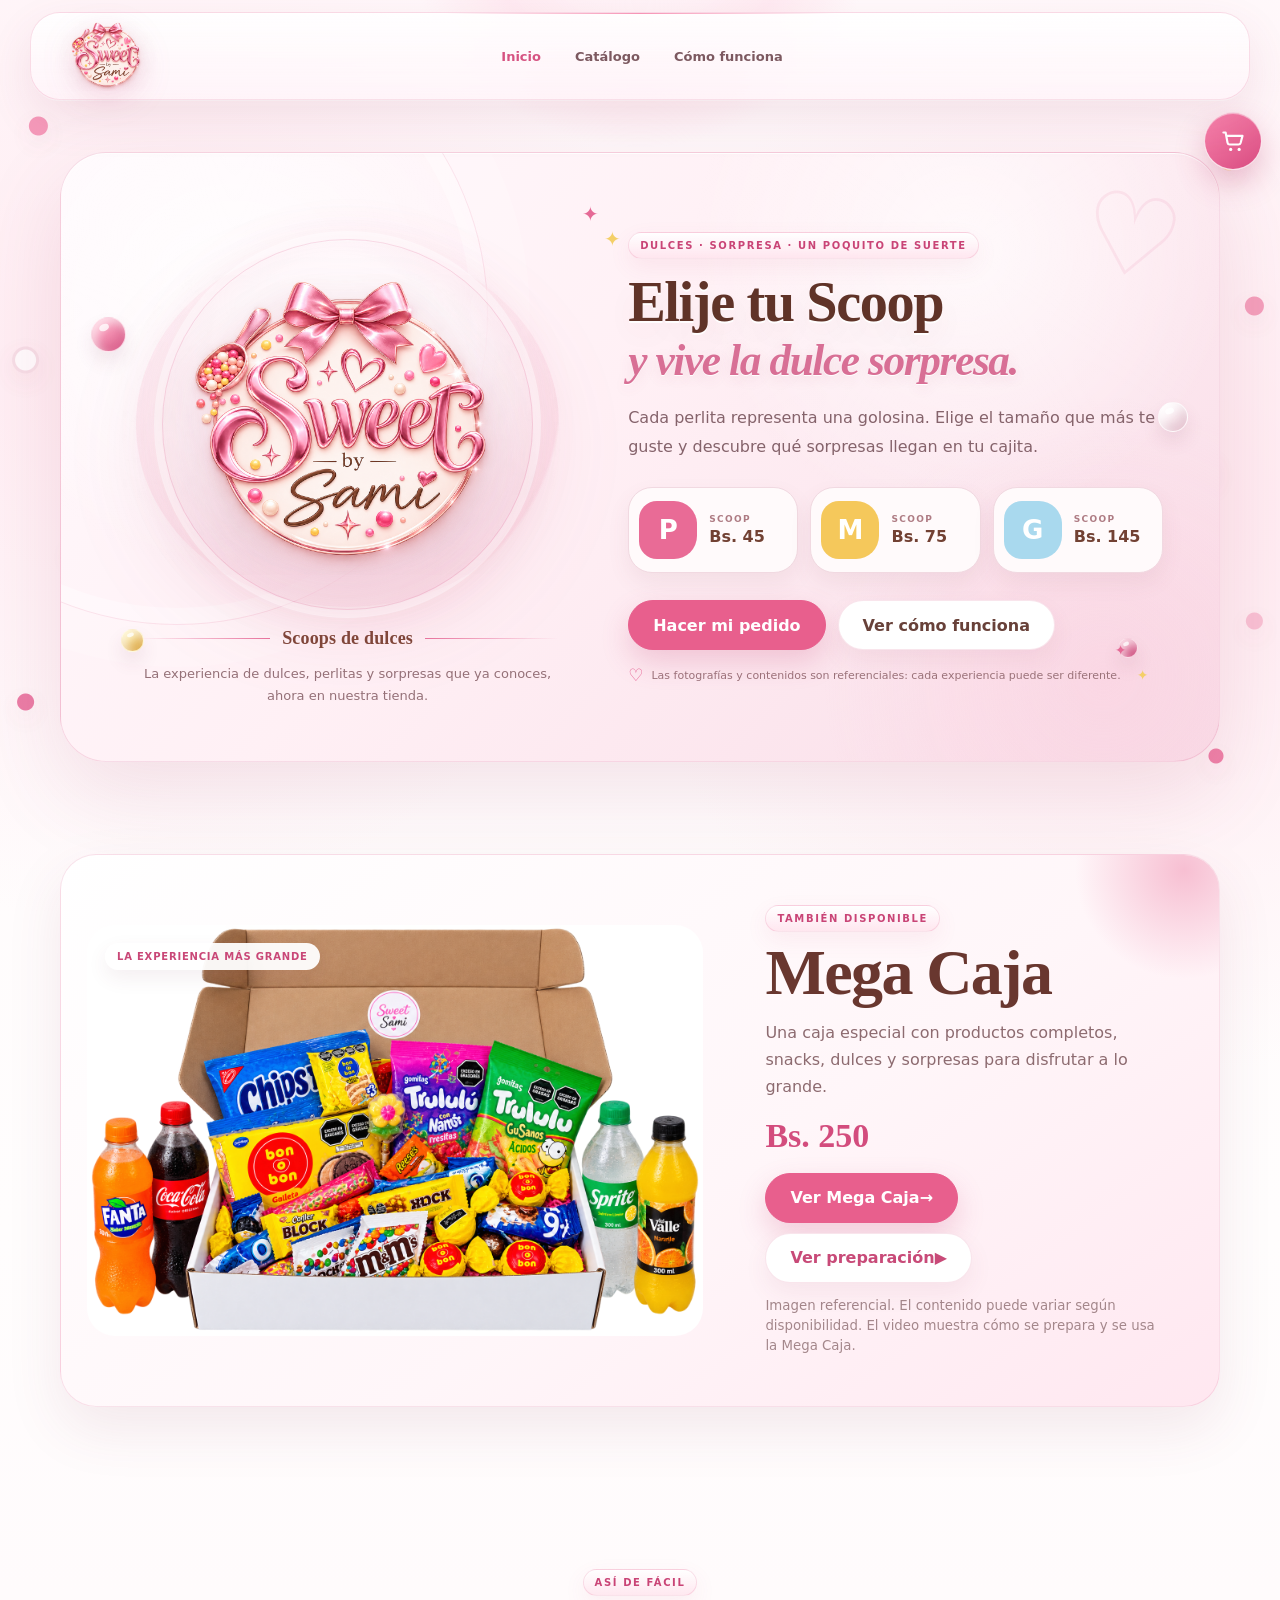
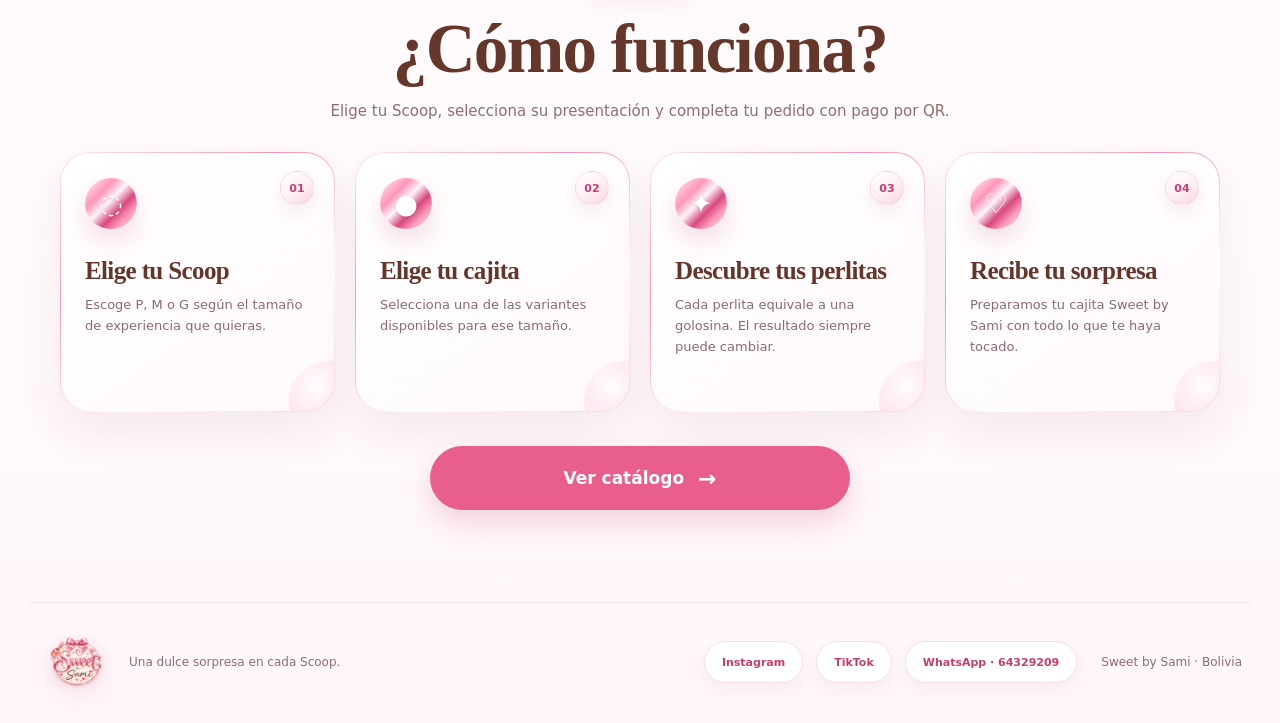
==== commit d683f129: "Add files via upload" ====
--- a/index.html
+++ b/index.html
@@ -923,6 +923,64 @@
     }
   </style>
 
+
+  <style id="sweet-v38-cart-bubble">
+    /* V38 · carrito flotante: burbuja fija debajo de la navbar */
+    .site-header{z-index:1600}
+    .site-header .header-actions .cart-button{display:none!important}
+    .floating-cart-button{
+      --bubble-size:58px;
+      position:fixed!important;
+      top:var(--sweet-cart-top,112px)!important;
+      right:18px!important;
+      bottom:auto!important;
+      z-index:1400!important;
+      width:var(--bubble-size)!important;
+      height:var(--bubble-size)!important;
+      min-width:var(--bubble-size)!important;
+      padding:0!important;
+      border:1px solid rgba(255,255,255,.78)!important;
+      border-radius:50%!important;
+      display:grid!important;
+      place-items:center!important;
+      background:linear-gradient(145deg,#fa85ae,#d84b80)!important;
+      color:#fff!important;
+      box-shadow:0 13px 30px rgba(185,64,108,.30),inset 0 1px 0 rgba(255,255,255,.45)!important;
+      text-decoration:none!important;
+      cursor:pointer;
+      transition:transform .18s ease,box-shadow .18s ease,top .18s ease;
+    }
+    .floating-cart-button:hover{transform:translateY(-2px);box-shadow:0 16px 34px rgba(185,64,108,.34),inset 0 1px 0 rgba(255,255,255,.48)!important}
+    .floating-cart-button:active{transform:scale(.96)}
+    .floating-cart-button>span:not(.floating-cart-icon),.floating-cart-button>.floating-cart-label{display:none!important}
+    .floating-cart-icon{display:grid!important;place-items:center!important;width:28px;height:28px;font-size:0!important;line-height:1}
+    .floating-cart-svg{width:27px;height:27px;display:block}
+    #floatingCartCount{
+      position:absolute!important;
+      top:-5px!important;
+      right:-4px!important;
+      display:grid!important;
+      place-items:center!important;
+      min-width:23px!important;
+      height:23px!important;
+      padding:0 5px!important;
+      border:2px solid #fff!important;
+      border-radius:999px!important;
+      background:#6b332f!important;
+      color:#fff!important;
+      font:800 11px/1 "DM Sans",sans-serif!important;
+      box-shadow:0 4px 12px rgba(85,42,47,.22)!important;
+    }
+    .floating-cart-link .floating-cart-icon{margin:0!important}
+    @media(max-width:760px){
+      .floating-cart-button{--bubble-size:54px;right:14px!important}
+    }
+    @media(max-width:390px){
+      .floating-cart-button{--bubble-size:50px;right:10px!important}
+      .floating-cart-svg{width:24px;height:24px}
+    }
+  </style>
+
 </head>
 <body class="home-v10">
   <div class="candy-rail candy-rail-left" aria-hidden="true"></div>
@@ -948,8 +1006,8 @@
     </div>
   </header>
 
-  <a class="floating-cart-button floating-cart-link" href="catalogo.html" aria-label="Ir a mi pedido">
-    <span class="floating-cart-icon">🛍️</span><span>Mi pedido</span>
+  <a class="floating-cart-button floating-cart-link" href="catalogo.html" aria-label="Abrir carrito" title="Mi pedido">
+    <span class="floating-cart-icon"><svg class="floating-cart-svg" viewBox="0 0 24 24" aria-hidden="true"><path d="M3 4h2l1.7 9.1a2 2 0 0 0 2 1.6h7.7a2 2 0 0 0 1.9-1.4L20 7H6.1" fill="none" stroke="currentColor" stroke-width="1.9" stroke-linecap="round" stroke-linejoin="round"/><circle cx="9.5" cy="19" r="1.4" fill="currentColor"/><circle cx="17" cy="19" r="1.4" fill="currentColor"/></svg></span>
   </a>
 
   <main>
@@ -1071,5 +1129,25 @@
     })();
   </script>
 
+
+  <script id="sweet-v38-cart-position">
+    (() => {
+      const header = document.querySelector('.site-header');
+      const bubble = document.querySelector('.floating-cart-button');
+      if (!header || !bubble) return;
+      const placeBubble = () => {
+        const rect = header.getBoundingClientRect();
+        const gap = window.innerWidth <= 760 ? 10 : 12;
+        const minTop = window.innerWidth <= 760 ? 72 : 16;
+        const top = Math.max(minTop, Math.round(rect.bottom + gap));
+        document.documentElement.style.setProperty('--sweet-cart-top', `${top}px`);
+      };
+      placeBubble();
+      window.addEventListener('resize', placeBubble, {passive:true});
+      window.addEventListener('scroll', placeBubble, {passive:true});
+      if ('ResizeObserver' in window) new ResizeObserver(placeBubble).observe(header);
+    })();
+  </script>
+
 </body>
 </html>
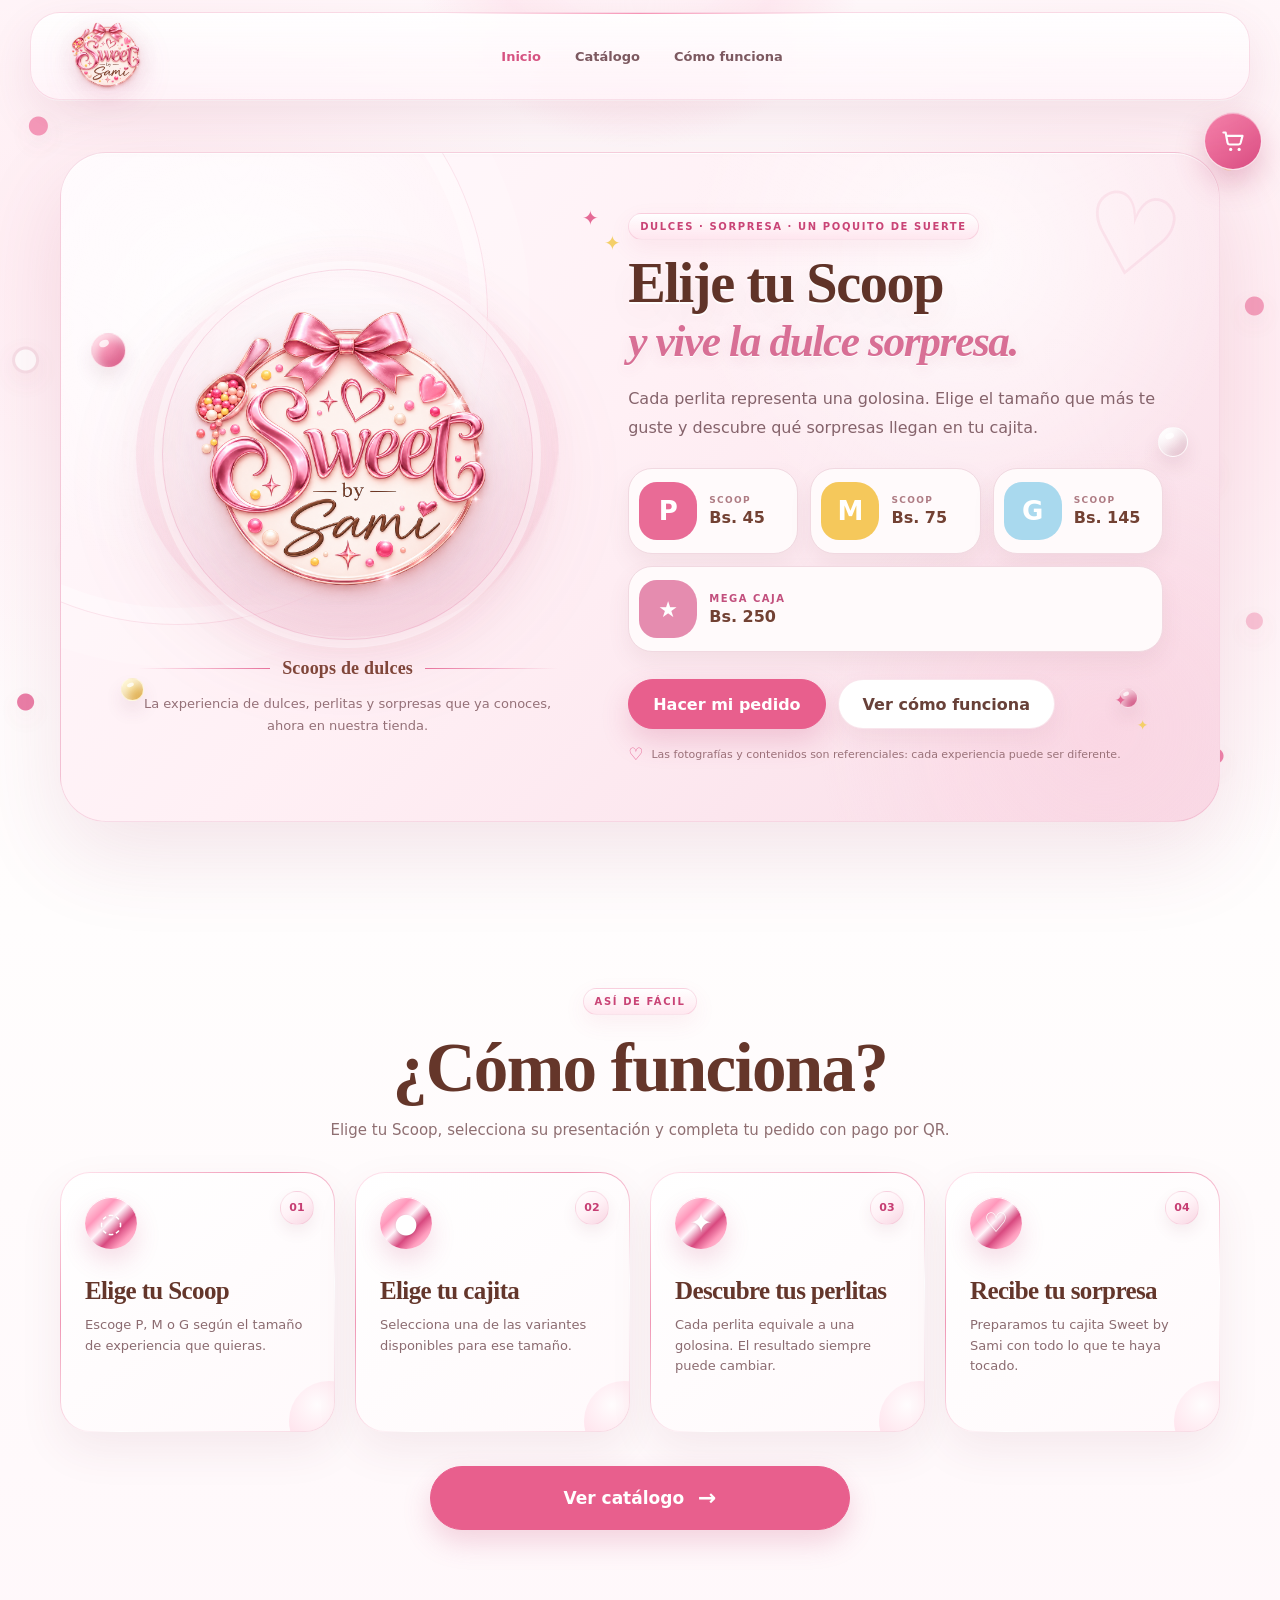
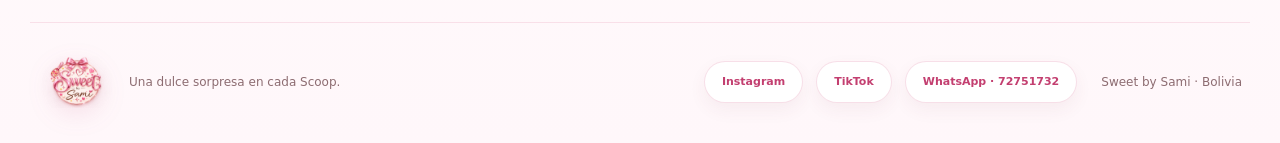
==== commit ddc6938a: "Add files via upload" ====
--- a/index.html
+++ b/index.html
@@ -981,6 +981,25 @@
     }
   </style>
 
+
+  <style id="sweet-v39-home-mega-button">
+    .home-v10 .hero-mega-choice{
+      grid-column:1/-1;
+    }
+    .home-v10 .hero-mega-choice .hero-mega-letter{
+      background:#e58caf!important;
+      color:#fff!important;
+      font-size:22px!important;
+    }
+    .home-v10 .hero-mega-choice .hero-spoon-meta small{
+      color:#c24f7d;
+      font-size:10px;
+    }
+    @media(max-width:640px){
+      .home-v10 .hero-mega-choice{grid-column:auto}
+    }
+  </style>
+
 </head>
 <body class="home-v10">
   <div class="candy-rail candy-rail-left" aria-hidden="true"></div>
@@ -1051,6 +1070,10 @@
               <span class="hero-spoon-letter">G</span>
               <span class="hero-spoon-meta"><small>Scoop</small><strong>Bs. 145</strong></span>
             </a>
+            <a class="hero-spoon-choice hero-mega-choice" href="catalogo.html?producto=mega-box#category-boxes" aria-label="Ver Mega Caja, 250 bolivianos">
+              <span class="hero-spoon-letter hero-mega-letter">★</span>
+              <span class="hero-spoon-meta"><small>Mega Caja</small><strong>Bs. 250</strong></span>
+            </a>
           </div>
 
           <div class="hero-actions-v5">
@@ -1061,28 +1084,6 @@
         </div>
       </div>
     </section>
-
-
-    <section class="home-mega-section section-shell" id="mega-caja">
-      <div class="home-mega-card">
-        <div class="home-mega-media">
-          <span class="home-mega-kicker">La experiencia más grande</span>
-          <img src="assets/mega-caja.png" alt="Mega Caja Sweet by Sami con dulces y bebidas" />
-        </div>
-        <div class="home-mega-copy">
-          <span class="eyebrow">También disponible</span>
-          <h2>Mega Caja</h2>
-          <p>Una caja especial con productos completos, snacks, dulces y sorpresas para disfrutar a lo grande.</p>
-          <div class="home-mega-price">Bs. 250</div>
-          <div class="home-mega-actions">
-            <a href="catalogo.html?producto=mega-box#catalogo" class="button button-primary v10-solid-primary">Ver Mega Caja <span>→</span></a>
-            <a href="https://vt.tiktok.com/ZSVHbPvcb/" class="button button-ghost home-mega-video-btn" target="_blank" rel="noopener noreferrer">Ver preparación <span>▶</span></a>
-          </div>
-          <small>Imagen referencial. El contenido puede variar según disponibilidad. El video muestra cómo se prepara y se usa la Mega Caja.</small>
-        </div>
-      </div>
-    </section>
-
     <section class="how-section section-shell how-section-v10" id="como-funciona">
       <div class="section-heading compact">
         <span class="eyebrow">Así de fácil</span>
@@ -1106,7 +1107,7 @@
     <div class="footer-socials" aria-label="Redes sociales de Sweet by Sami">
       <a href="https://www.instagram.com/sweet_by_sami/" target="_blank" rel="noopener noreferrer">Instagram</a>
       <a href="https://www.tiktok.com/@sweet_by.sami?is_from_webapp=1&amp;sender_device=pc" target="_blank" rel="noopener noreferrer">TikTok</a>
-      <a href="https://wa.me/59164329209" target="_blank" rel="noopener noreferrer">WhatsApp · 64329209</a>
+      <a href="https://wa.me/59172751732" target="_blank" rel="noopener noreferrer">WhatsApp · 72751732</a>
     </div>
     <p class="footer-note">Sweet by Sami · Bolivia</p>
   </footer>
